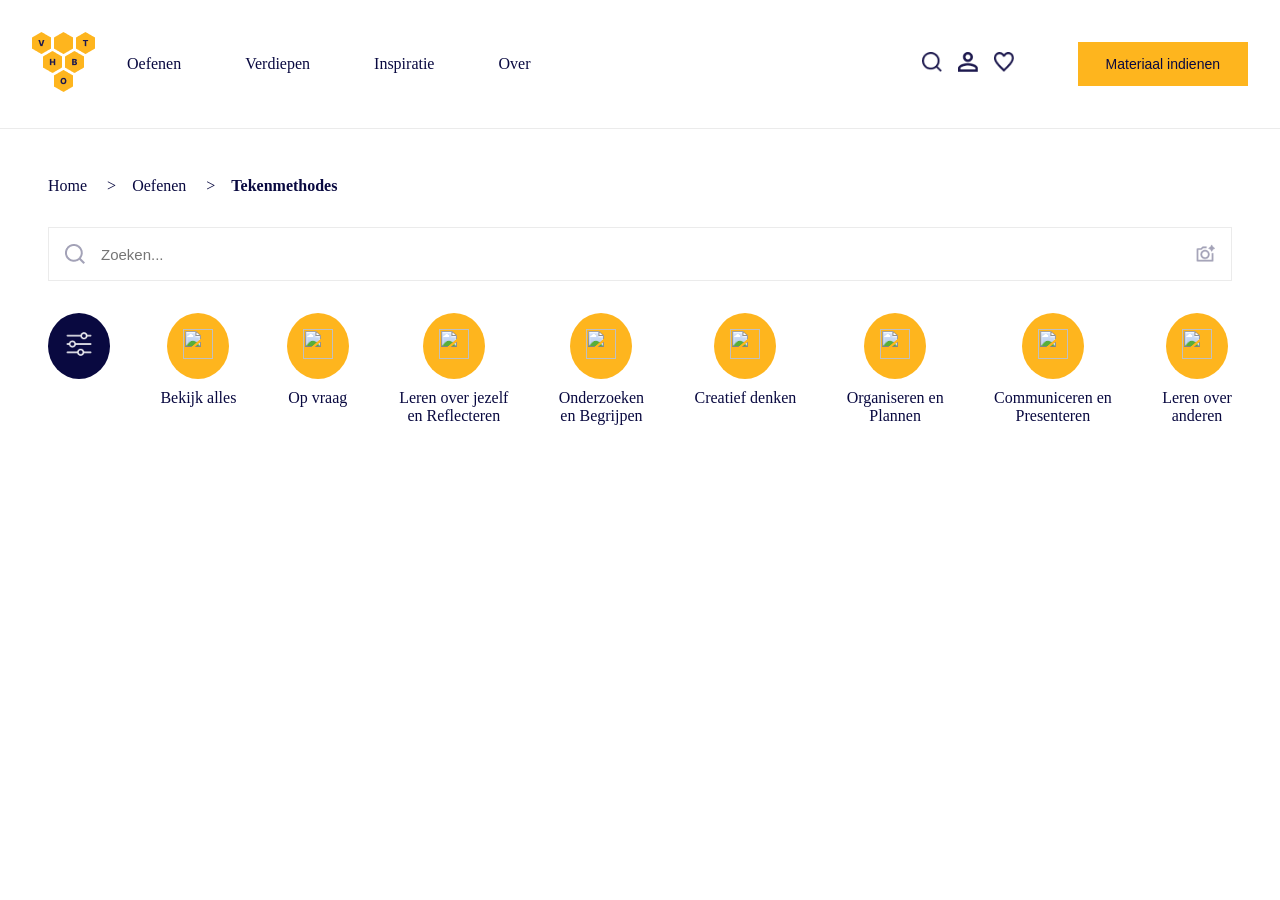
==== pages/tekenMethodes/tekenMethodes.html @ c07fdf66 "filter section compleet" ====
<!DOCTYPE html>
<html lang="en">

<head>
    <meta charset="UTF-8">
    <meta name="viewport" content="width=device-width, initial-scale=1.0">
    <link rel="icon" href="../../assets/Logo.png" type="x-icon/image">
    <link rel="stylesheet" href="tekenMethodes.css">
    <link rel="stylesheet" href="../../styles/styles.css">
    <title>Tekenmethodes - Visual Thinking</title>
</head>

<body>
    <!-- HEADER -->
    <header class="flex padding2 justify-between alignItem-center">
        <section class="flex justify-around gap2 alignItem-center">
            <a href="/index.html">
                <img src="../../assets/Logo.png" alt="Logo Visual Thinking">
            </a>
            <nav>
                <ul class="flex gap4">
                    <li class="dropdown">
                        <a href="#">Oefenen</a>
                        <ul class="dropdown-menu padding1 absolute">
                            <li><a href="tekenMethodes.html">Tekenmethodes</a></li>
                            <li><a href="#">Cursussen</a></li>
                        </ul>
                    </li>
                    <li class="dropdown">
                        <a href="#">Verdiepen</a>
                        <ul class="dropdown-menu padding1 absolute">
                            <li><a href="#">Kennisclips</a></li>
                            <li><a href="#">Artikelen</a></li>
                        </ul>
                    </li>
                    <li>
                        <a href="#">Inspiratie</a>
                    </li>
                    <li>
                        <a href="#">Over</a>
                    </li>
                </ul>
            </nav>
        </section>

        <section class="flex alignItem-center gap4">
            <nav>
                <ul class="flex gap1">
                    <li>
                        <a href="#">
                            <img src="../../assets/search.png" alt="search" class="icon">
                        </a>
                    </li>
                    <li>
                        <a href="#">
                            <img src="../../assets/Profile.png" alt="profile" class="icon">
                        </a>
                    </li>
                    <li>
                        <a href="#">
                            <img src="../../assets/favorite.png" alt="favorite" class="icon">
                        </a>
                    </li>
                </ul>
            </nav>
            <button class="btn yellow padding1">Materiaal indienen</button>
        </section>
    </header>
    <!-- MAIN -->
    <main class="flex-column padding3">
        <section class="breadcrumbs">
            <nav>
                <ul class="breadcrumb flex gap1 alignItem-center">
                    <li><a href="../../index.html">Home</a></li>
                    <li><a href="#">Oefenen</a></li>
                    <li><a href="tekenMethodes.html">Tekenmethodes</a></li>
                </ul>
            </nav>
        </section>
        <section class="search-bar flex alignItem-center gap1 padding1">
            <img src="../../assets/gray-search.png" alt="gray-search" class="icon">
            <input type="text" placeholder="Zoeken...">
            <img src="../../assets/gray-camera.png" alt="gray-camera" class="icon">
        </section>
        <section class="filters flex justify-between">
            <article class="flex-column alignItem-center">
                <div class="darkblue padding1">
                    <img src="../../assets/filter.png" alt="" class="icon2">
                </div>
            </article>
            <article class="flex-column alignItem-center">
                <div class="yellow padding1">
                    <img src="" alt="" class="icon2">
                </div>
                <a href="#">Bekijk alles</a>
            </article>
            <article class="flex-column alignItem-center">
                <div class="yellow padding1">
                    <img src="" alt="" class="icon2">
                </div>
                <a href="#">Op vraag</a>
            </article>
            <article class="flex-column alignItem-center">
                <div class="yellow padding1">
                    <img src="" alt="" class="icon2">
                </div>
                <a href="#">Leren over jezelf <br> en Reflecteren</a>
            </article>
            <article class="flex-column alignItem-center">
                <div class="yellow padding1">
                    <img src="" alt="" class="icon2">
                </div>
                <a href="#">Onderzoeken <br> en Begrijpen</a>
            </article>
            <article class="flex-column alignItem-center">
                <div class="yellow padding1">
                    <img src="" alt="" class="icon2">
                </div>
                <a href="#">Creatief denken</a>
            </article>
            <article class="flex-column alignItem-center">
                <div class="yellow padding1">
                    <img src="" alt="" class="icon2">
                </div>
                <a href="#">Organiseren en <br> Plannen</a>
            </article>
            <article class="flex-column alignItem-center">
                <div class="yellow padding1">
                    <img src="" alt="" class="icon2">
                </div>
                <a href="#">Communiceren en <br> Presenteren</a>
            </article>
            <article class="flex-column alignItem-center">
                <div class="yellow padding1">
                    <img src="" alt="" class="icon2">
                </div>
                <a href="#">Leren over <br> anderen</a>
            </article>
        </section>
        <section class=""></section>
    </main>
</body>

</html>
---- pages/tekenMethodes/tekenMethodes.css ----
ul {
    list-style-type: none;
}

/* specific tekenmethode header styling */
header{
    border-bottom: 1px solid rgb(235, 235, 235);
}

.btn {
    padding-left: 2em !important;
    padding-right: 2em !important;
    font-size: 14px;
}

.dropdown-menu {
    display: none;
    background-color: rgb(244, 243, 243);
}

.dropdown-menu>li:first-child {
    margin-bottom: 20px;
}

.dropdown:hover .dropdown-menu {
    display: block;
}

.icon {
    width: 20px;
    height: 20px;
}

.icon2{
    width: 30px;
    height: 30px;
}

/* specific main styling */
main{
    row-gap: 2em;
}

.breadcrumb > li:not(:last-child)::after{
    content: ">";
    color: var(--darkBlue);
    margin-left: 20px;
}

.breadcrumb > li:last-child{
    font-weight: bold;
}

.search-bar{
    border: 1px solid rgb(235, 235, 235);
}
input::placeholder{
    font-size: 15px;
}

input{
    border: none;
    width: 100%;
}

input[type="text"]:focus{
    outline: none;
}

input[type="text"]{
    caret-color: black;
    font-size: 15px;
}

.search-bar > img:last-child{
    margin-left: auto;
}

.filters > article > div{
    border-radius: 50%;
    margin-bottom: 10px;
}

.filters > article > a{
    text-align: center;
}
---- styles/styles.css ----
/* CSS */
*{
    padding: 0;
    margin: 0;
    box-sizing: border-box;
}

/* Custom variables */
:root{
    --darkBlue: #090940;
    --lightBlue: #67c5d1;
    --red: #f96c4f;
    --yellow: #feb51e;
}

/* CSS layouts */
.flex{
    display: flex;
}

.flex-column{
    display: flex;
    flex-direction: column;
}

.flex-rowReverse{
    display: flex;
    flex-direction: row-reverse;
}

.flex-columnReverse{
    display: flex;
    flex-direction: column-reverse;
}

.grid{
    display: grid;
}

.relative{
    position: relative;
}

.absolute{
    position: absolute;
}

/* Justify-content */
.justify-center{
    justify-content: center;
}

.justify-between{
    justify-content: space-between;
}

.justify-around{
    justify-content: space-around;
}

.justify-evenly{
    justify-content: space-evenly;
}
.justify-start{
    justify-content: start;
}

.justify-end{
    justify-content: end;
}

/* Align-items */
.alignItem-center{
    align-items: center;
}

.alignItem-end{
    align-items: end;
}

.alignItem-start{
    align-items: start;
}

/* Align-self */
.alignSelf-start{
    align-self: start;
}

.alignSelf-center{
    align-self: center;
}

.alignSelf-end{
    align-self: end;
}

/* Align-content  !ONLY USE IF THERE IS MORE THAN ONE LINE!*/
.alignContent-start{
    align-content: start;
}

.alignContent-center{
    align-content: center;
}

.alignContent-end{
    align-content: end;
}

.alignContent-around{
    align-content: space-around;
}

.alignContent-between{
    align-content: space-between;
}

/* Flex wrap */
.flex-wrap{
    flex-wrap: wrap;
}

.flex-nowrap{
    flex-wrap: nowrap;
}

.flex-wrapReverse{
    flex-wrap: wrap-reverse;
}

/* Color scheme */

h1, h2, h3, p, a, button{
    color: var(--darkBlue);
}

.darkblue{
    background-color: var(--darkBlue);
}

.lightblue{
    background-color: var(--lightBlue);
}

.red{
    background-color: var(--red);
}

.yellow{
    background-color: var(--yellow);
}

/* Spacing */
.gap1{
    gap: 1em;
}

.gap2{
    gap: 2em;
}

.gap3{
    gap: 3em;
}

.gap4{
    gap: 4em;
}

.padding1{
    padding: 1em;
}

.padding2{
    padding: 2em;
}

.padding3{
    padding: 3em;
}

.margin1{
    margin: 1em;
}

.margin2{
    margin: 2em;
}

/* link styling */

a{
    text-decoration: none;
}

a:hover, a:active, a:visited{
    color: var(--darkBlue);
}

/* button stiling */
button{
    border: none;
}
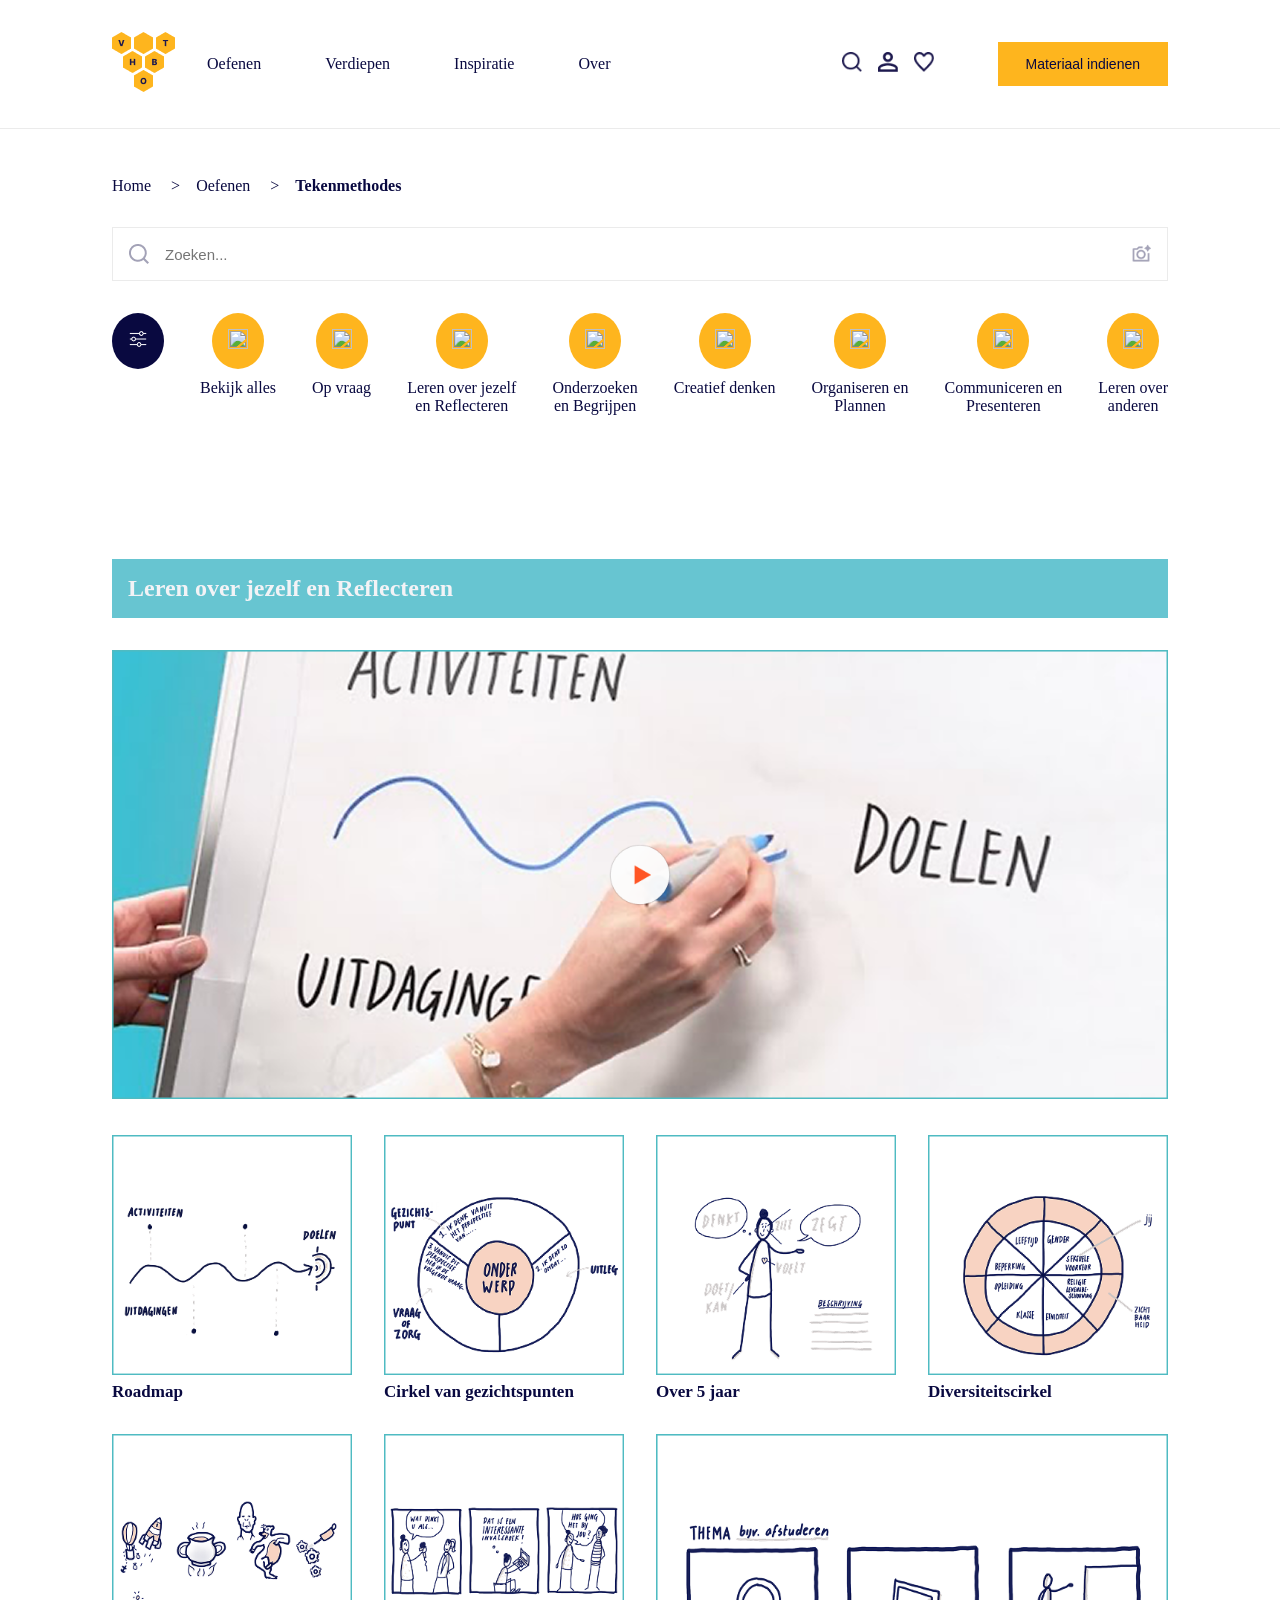
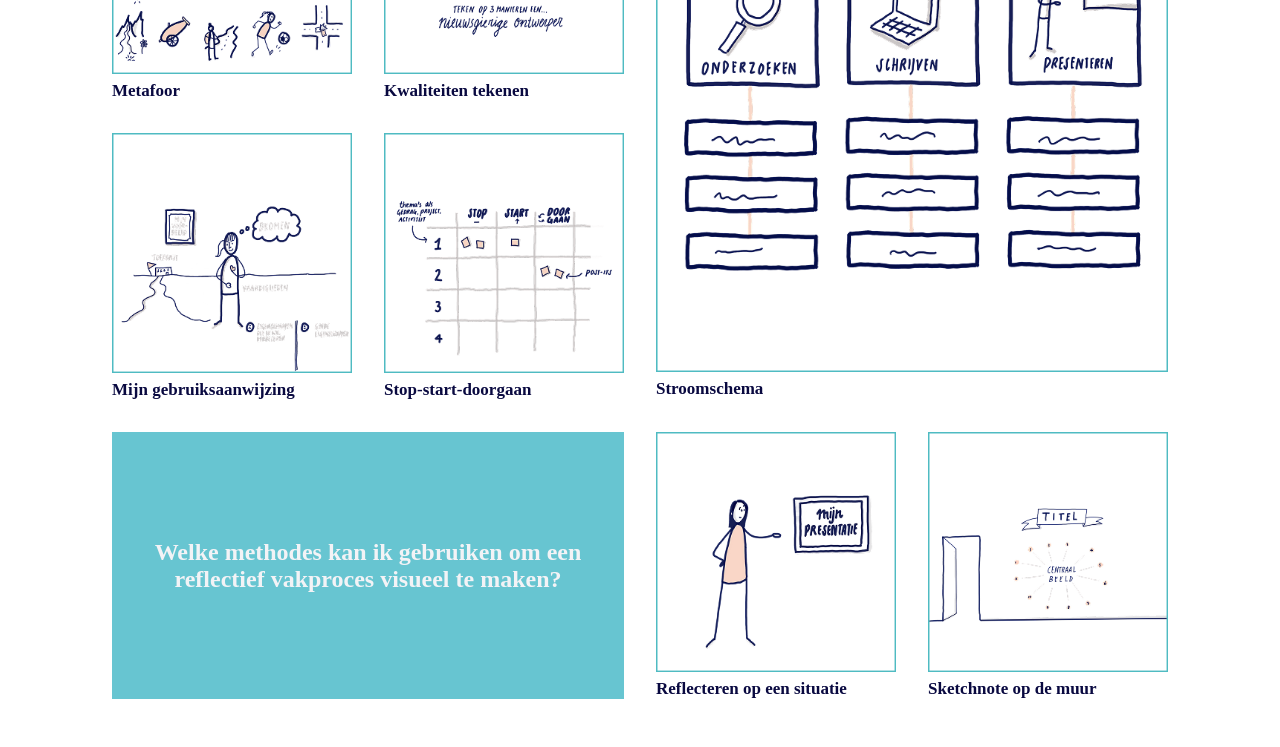
==== commit 00dce9f8: "blauw section in main compleet" ====
--- a/pages/tekenMethodes/tekenMethodes.html
+++ b/pages/tekenMethodes/tekenMethodes.html
@@ -12,7 +12,7 @@
 
 <body>
     <!-- HEADER -->
-    <header class="flex padding2 justify-between alignItem-center">
+    <header class="flex padding2 justify-between alignItem-center hdr">
         <section class="flex justify-around gap2 alignItem-center">
             <a href="/index.html">
                 <img src="../../assets/Logo.png" alt="Logo Visual Thinking">
@@ -67,7 +67,7 @@
         </section>
     </header>
     <!-- MAIN -->
-    <main class="flex-column padding3">
+    <main class="flex-column padding3 main">
         <section class="breadcrumbs">
             <nav>
                 <ul class="breadcrumb flex gap1 alignItem-center">
@@ -137,7 +137,65 @@
                 <a href="#">Leren over <br> anderen</a>
             </article>
         </section>
-        <section class=""></section>
+        <section class="leer-reflecteer-blue flex-column gap2">
+            <div class="lightblue padding1">
+                <h2 class="white">Leren over jezelf en Reflecteren</h2>
+            </div>
+            <article class="flex-column gap2">
+                <div class="video-widget">
+                    <img src="../../assets/💓Youtube Widget by FeatPaper.png" alt="">
+                </div>
+                <div class="grid gap2 sizing grid-template">
+                    <div class="flex-column">
+                        <img src="../../assets/roadmap.png" alt="Roadmap">
+                        <a href="#">Roadmap</a>
+                    </div>
+                    <div class="flex-column">
+                        <img src="../../assets/gezichtspunten.png" alt="gezichtspunten">
+                        <a href="#">Cirkel van gezichtspunten</a>
+                    </div>
+                    <div class="flex-column">
+                        <img src="../../assets/5-jaar.png" alt="5-jaar">
+                        <a href="#">Over 5 jaar</a>
+                    </div>
+                    <div class="flex-column">
+                        <img src="../../assets/diversiteitscirkel.png" alt="diversiteitscirkel">
+                        <a href="#">Diversiteitscirkel</a>
+                    </div>
+                    <div class="flex-column">
+                        <img src="../../assets/metafoor.png" alt="metafoor">
+                        <a href="#">Metafoor</a>
+                    </div>
+                    <div class="flex-column">
+                        <img src="../../assets/kwaliteiten-tekenen.png" alt="kwaliteiten-tekenen">
+                        <a href="#">Kwaliteiten tekenen</a>
+                    </div>
+                    <div class="flex-column">
+                        <img src="../../assets/gebruiksaanwijzing.png" alt="gebruiksaanwijzing">
+                        <a href="#">Mijn gebruiksaanwijzing</a>
+                    </div>
+                    <div class=" flex-column">
+                        <img src="../../assets/stop-start-doorgaan.png" alt="stop-start-doorgaan">
+                        <a href="#">Stop-start-doorgaan</a>
+                    </div>
+                    <div class="flex-column stroomschema">
+                        <img src="../../assets/stroomschema.png" alt="stroomschema">
+                        <a href="#">Stroomschema</a>
+                    </div>
+                    <div class="quote lightblue padding4 flex alignItem-center">
+                        <h2 class="white">Welke methodes kan ik gebruiken om een reflectief vakproces visueel te maken?</h2>
+                    </div>
+                        <div class="flex-column">
+                        <img src="../../assets/reflecteren-op-situatie.png" alt="Reflecteren-op-situatie">
+                        <a href="#">Reflecteren op een situatie</a>
+                    </div>
+                        <div class="flex-column">
+                        <img src="../../assets/schetsnote-op-muur.png" alt="Sketchnote-op-muur">
+                        <a href="#">Sketchnote op de muur</a>
+                    </div>
+                </div>
+            </article>
+        </section>
     </main>
 </body>
 
--- a/pages/tekenMethodes/tekenMethodes.css
+++ b/pages/tekenMethodes/tekenMethodes.css
@@ -6,6 +6,13 @@
 header{
     border-bottom: 1px solid rgb(235, 235, 235);
 }
+
+.hdr, .main{
+    padding-left: 7em !important;
+    padding-right: 7em !important;
+}
+
+
 
 .btn {
     padding-left: 2em !important;
@@ -32,8 +39,8 @@
 }
 
 .icon2{
-    width: 30px;
-    height: 30px;
+    width: 20px;
+    height: 20px;
 }
 
 /* specific main styling */
@@ -83,4 +90,43 @@
 
 .filters > article > a{
     text-align: center;
+}
+
+.filters{
+    margin-bottom: 7em;
+}
+
+.white{
+    color: #F3F3F6;
+}
+
+.video-widget > img{
+    height: auto;
+    width: 100%;
+}
+
+.sizing > div > img{
+    width: 100%;
+    margin-bottom: 7px;
+}
+
+.sizing > div> a{
+    font-size: 17px;
+    font-weight: bold;
+}
+
+.grid-template{
+    grid-template-columns: repeat(4, 1fr);
+    grid-template-rows: repeat(3, 1fr);
+}
+
+
+.stroomschema{
+    grid-column:  3/5;
+    grid-row:  2/4;
+}
+
+.quote{
+    text-align: center;
+    grid-column: 1/3;
 }
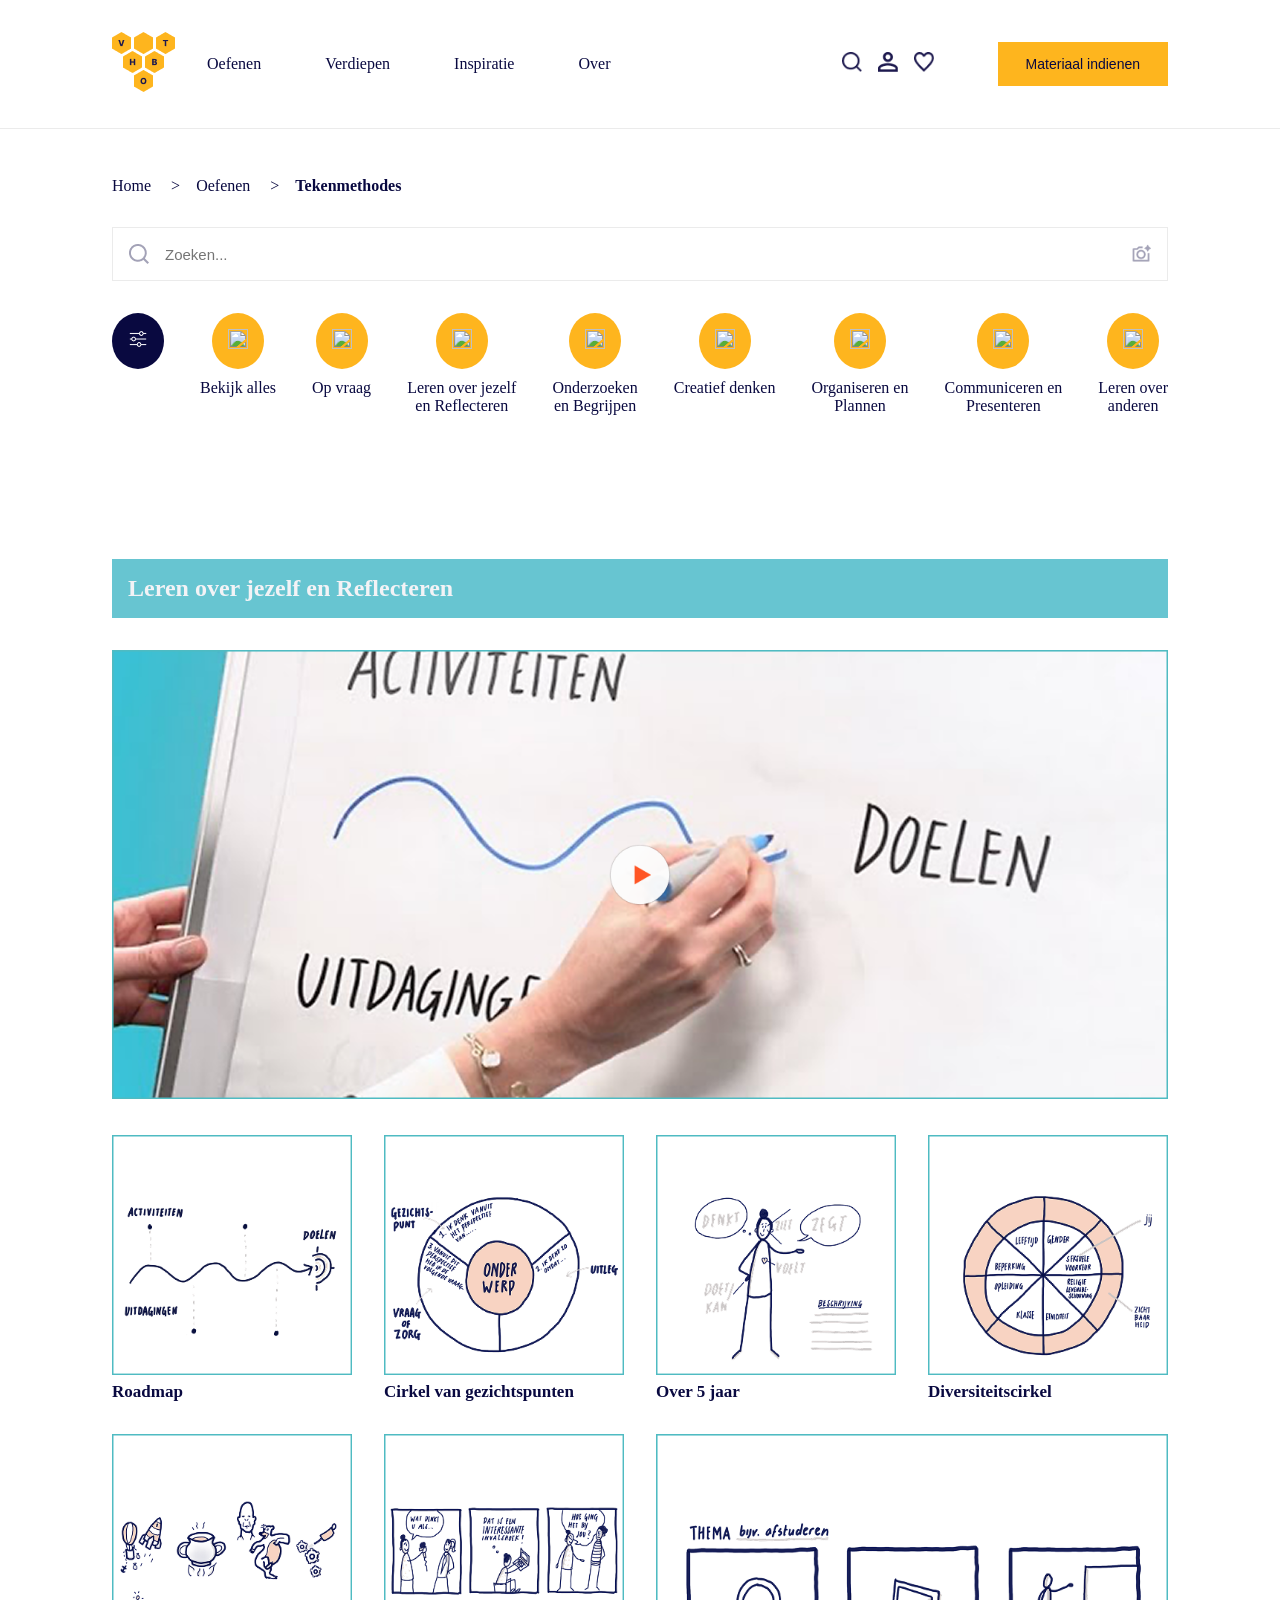
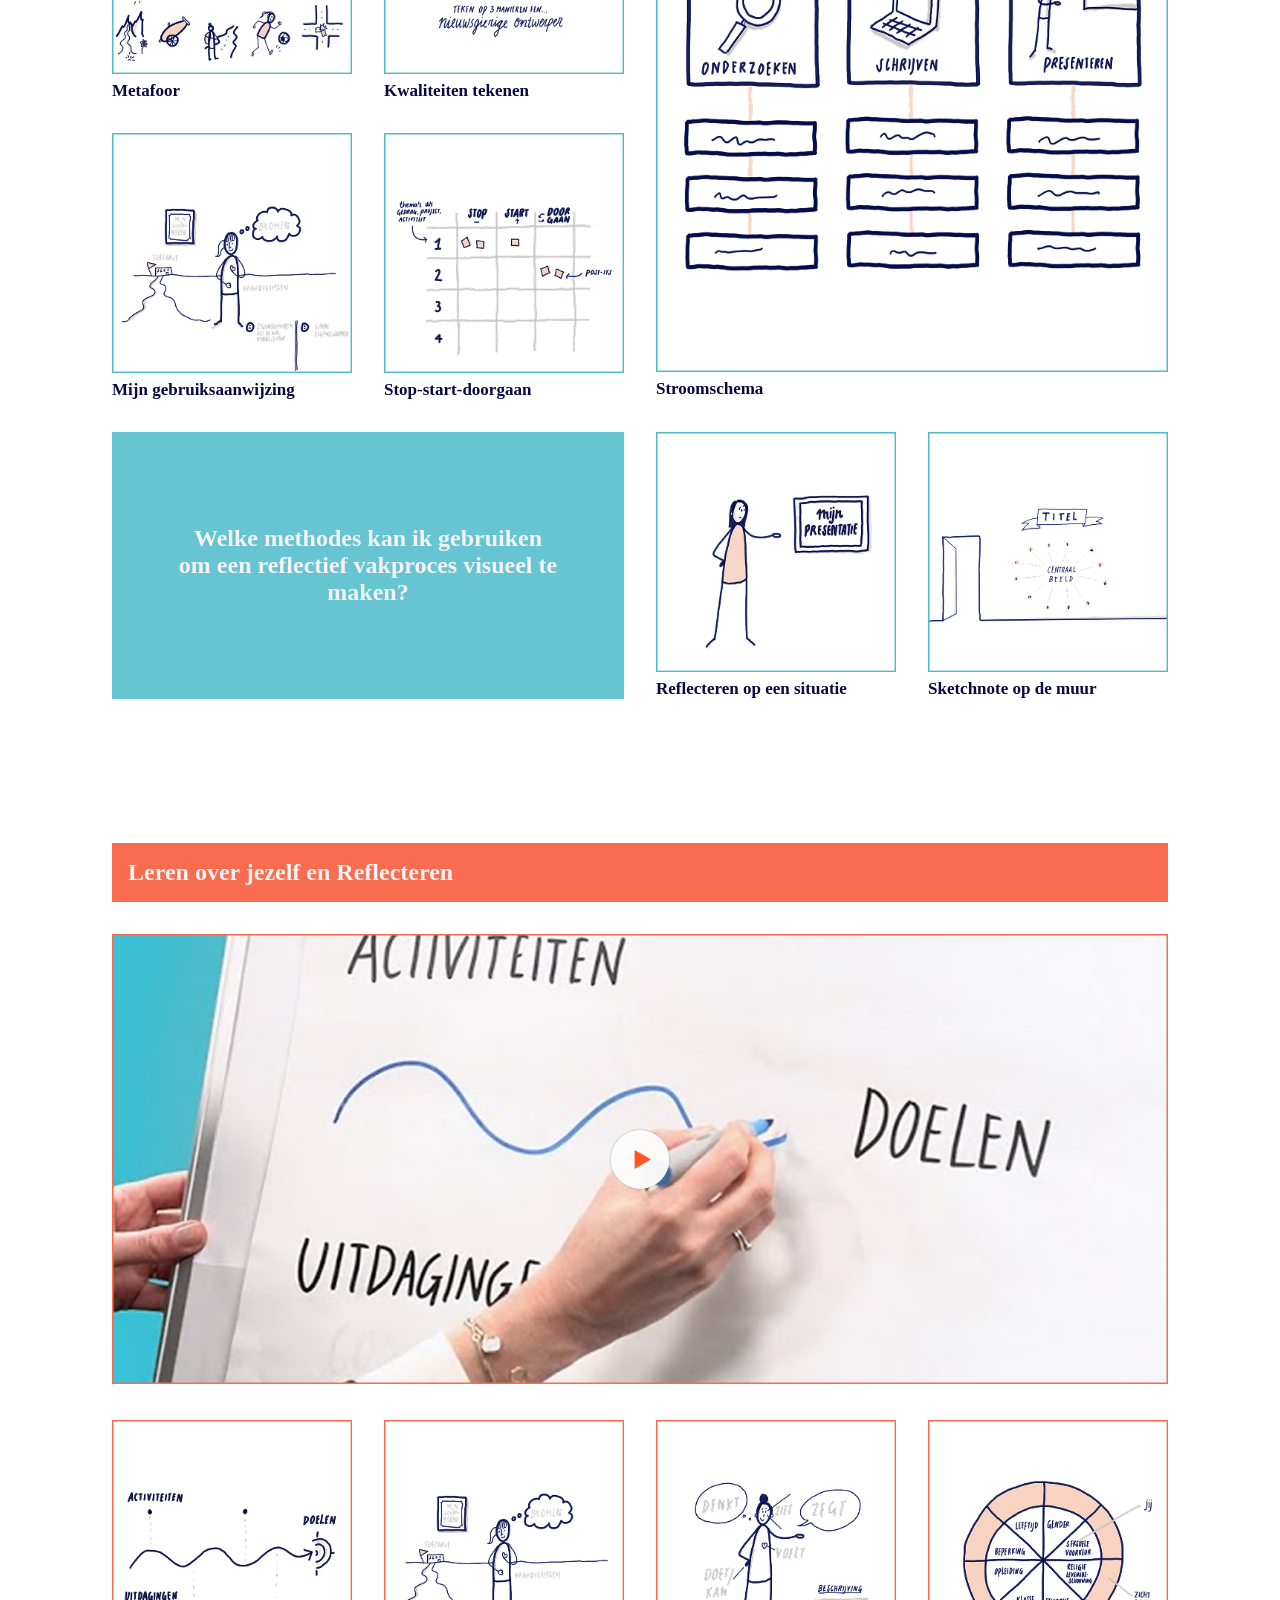
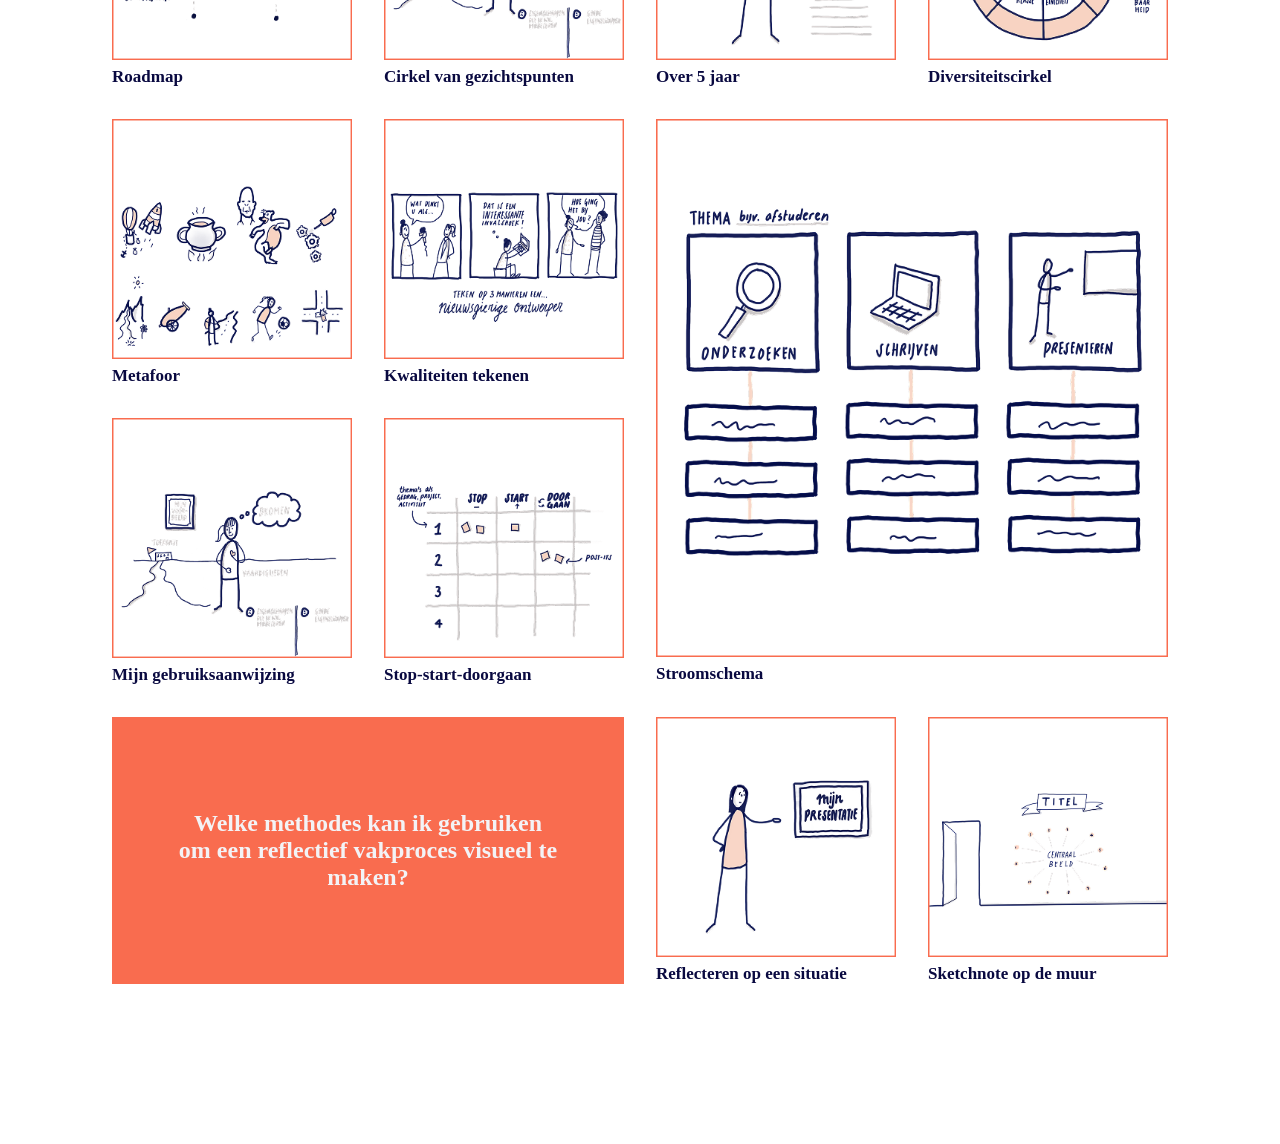
==== commit 76c1c426: "main section van tekenmethodes compleet" ====
--- a/pages/tekenMethodes/tekenMethodes.html
+++ b/pages/tekenMethodes/tekenMethodes.html
@@ -196,6 +196,66 @@
                 </div>
             </article>
         </section>
+
+                <section class="leer-reflecteer-red flex-column gap2">
+            <div class="red padding1">
+                <h2 class="white">Leren over jezelf en Reflecteren</h2>
+            </div>
+            <article class="flex-column gap2">
+                <div class="video-widget">
+                    <img src="../../assets/image-video-red.png" alt="">
+                </div>
+                <div class="grid gap2 sizing grid-template">
+                    <div class="flex-column">
+                        <img src="../../assets/roadmap-red.png" alt="Roadmap">
+                        <a href="#">Roadmap</a>
+                    </div>
+                    <div class="flex-column">
+                        <img src="../../assets/gebruksaanwijzing-red.png" alt="gezichtspunten">
+                        <a href="#">Cirkel van gezichtspunten</a>
+                    </div>
+                    <div class="flex-column">
+                        <img src="../../assets/5-jaar-red.png" alt="5-jaar">
+                        <a href="#">Over 5 jaar</a>
+                    </div>
+                    <div class="flex-column">
+                        <img src="../../assets/diversiteitscirkel-red.png" alt="diversiteitscirkel">
+                        <a href="#">Diversiteitscirkel</a>
+                    </div>
+                    <div class="flex-column">
+                        <img src="../../assets/metafoor-red.png" alt="metafoor">
+                        <a href="#">Metafoor</a>
+                    </div>
+                    <div class="flex-column">
+                        <img src="../../assets/kwaliteiten-tekenen-red.png" alt="kwaliteiten-tekenen">
+                        <a href="#">Kwaliteiten tekenen</a>
+                    </div>
+                    <div class="flex-column">
+                        <img src="../../assets/gebruksaanwijzing-red.png" alt="gebruiksaanwijzing">
+                        <a href="#">Mijn gebruiksaanwijzing</a>
+                    </div>
+                    <div class=" flex-column">
+                        <img src="../../assets/stop-start-doorgaan-red.png" alt="stop-start-doorgaan">
+                        <a href="#">Stop-start-doorgaan</a>
+                    </div>
+                    <div class="flex-column stroomschema">
+                        <img src="../../assets/stroomschema-red.png" alt="stroomschema">
+                        <a href="#">Stroomschema</a>
+                    </div>
+                    <div class="quote red padding4 flex alignItem-center">
+                        <h2 class="white">Welke methodes kan ik gebruiken om een reflectief vakproces visueel te maken?</h2>
+                    </div>
+                        <div class="flex-column">
+                        <img src="../../assets/reflecteer-op-situatie-red.png" alt="Reflecteren-op-situatie">
+                        <a href="#">Reflecteren op een situatie</a>
+                    </div>
+                        <div class="flex-column">
+                        <img src="../../assets/sketchnote-op-muur-red.png" alt="Sketchnote-op-muur">
+                        <a href="#">Sketchnote op de muur</a>
+                    </div>
+                </div>
+            </article>
+        </section>
     </main>
 </body>
 
--- a/pages/tekenMethodes/tekenMethodes.css
+++ b/pages/tekenMethodes/tekenMethodes.css
@@ -129,4 +129,12 @@
 .quote{
     text-align: center;
     grid-column: 1/3;
+}
+
+.leer-reflecteer-blue{
+    margin-bottom: 7em;
+}
+
+.leer-reflecteer-red{
+    margin-bottom: 7em;
 }
--- a/styles/styles.css
+++ b/styles/styles.css
@@ -180,6 +180,10 @@
     padding: 3em;
 }
 
+.padding4{
+    padding: 4em;
+}
+
 .margin1{
     margin: 1em;
 }
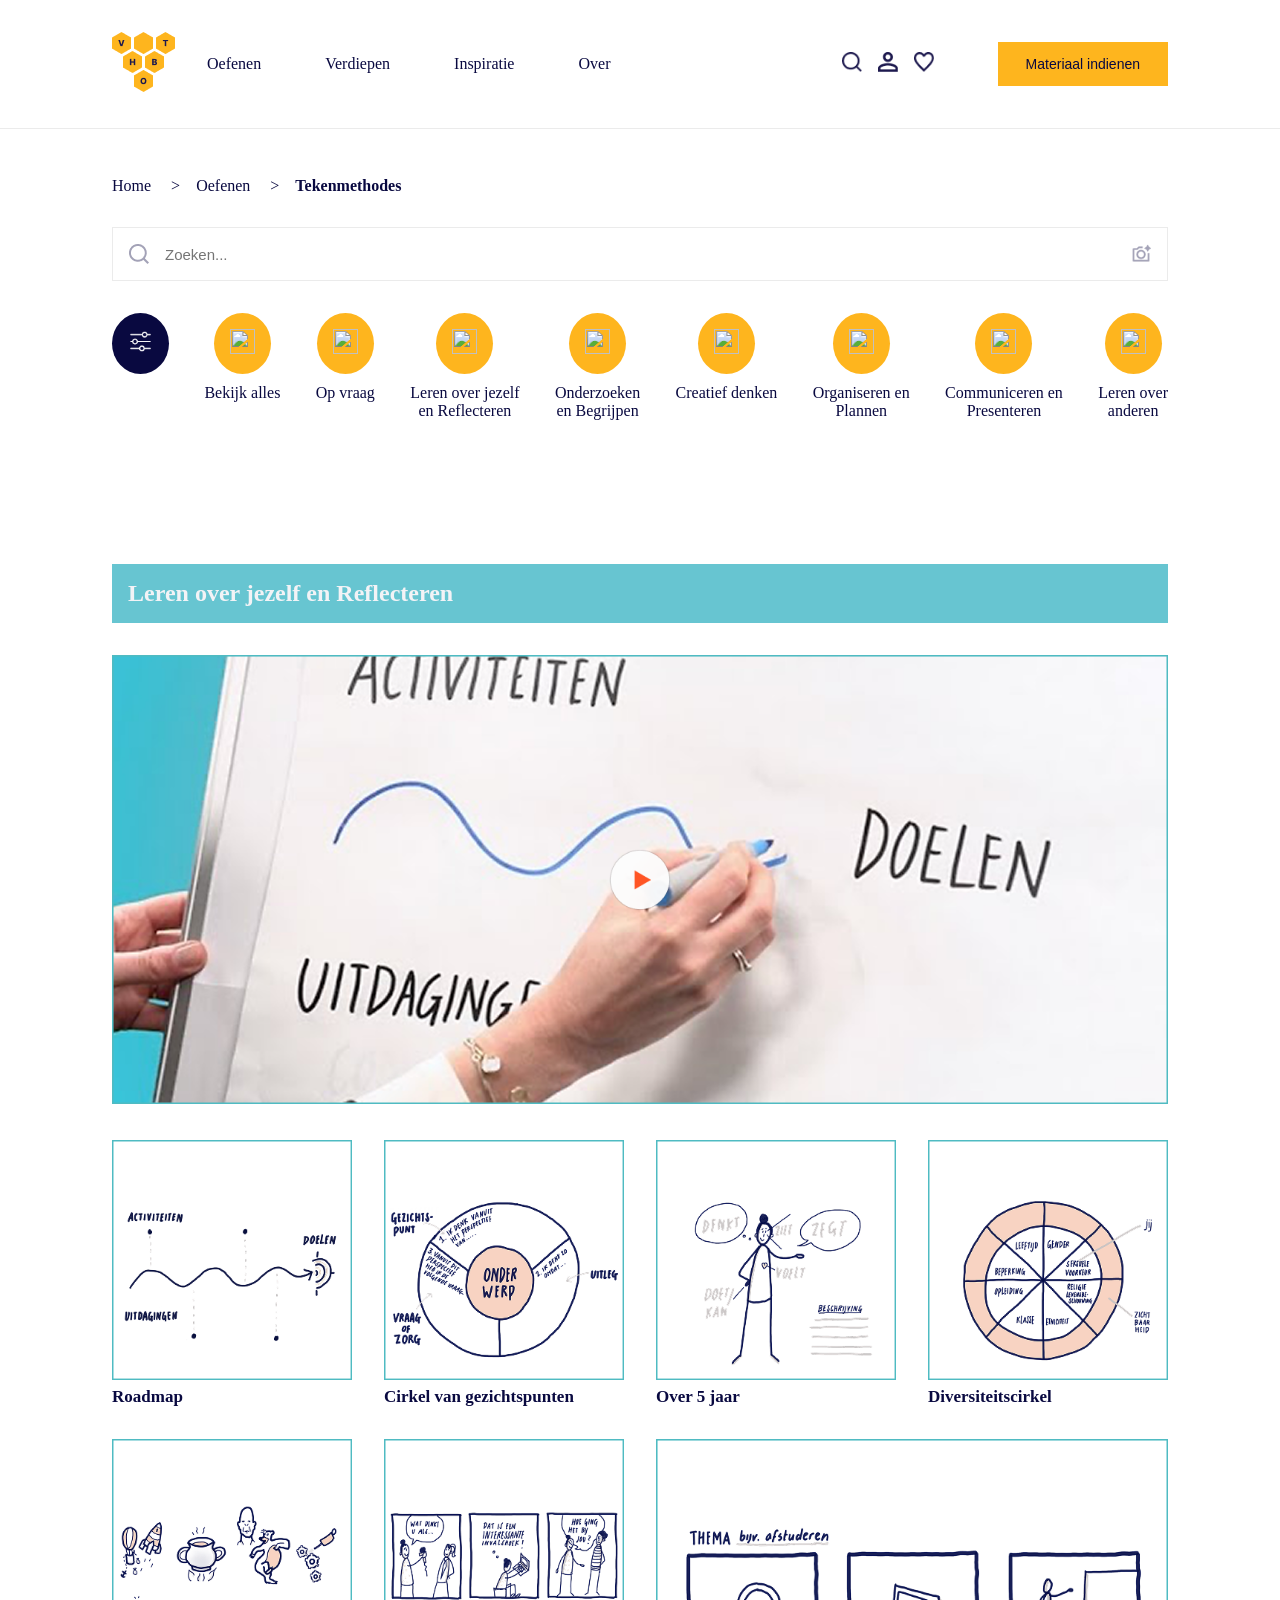
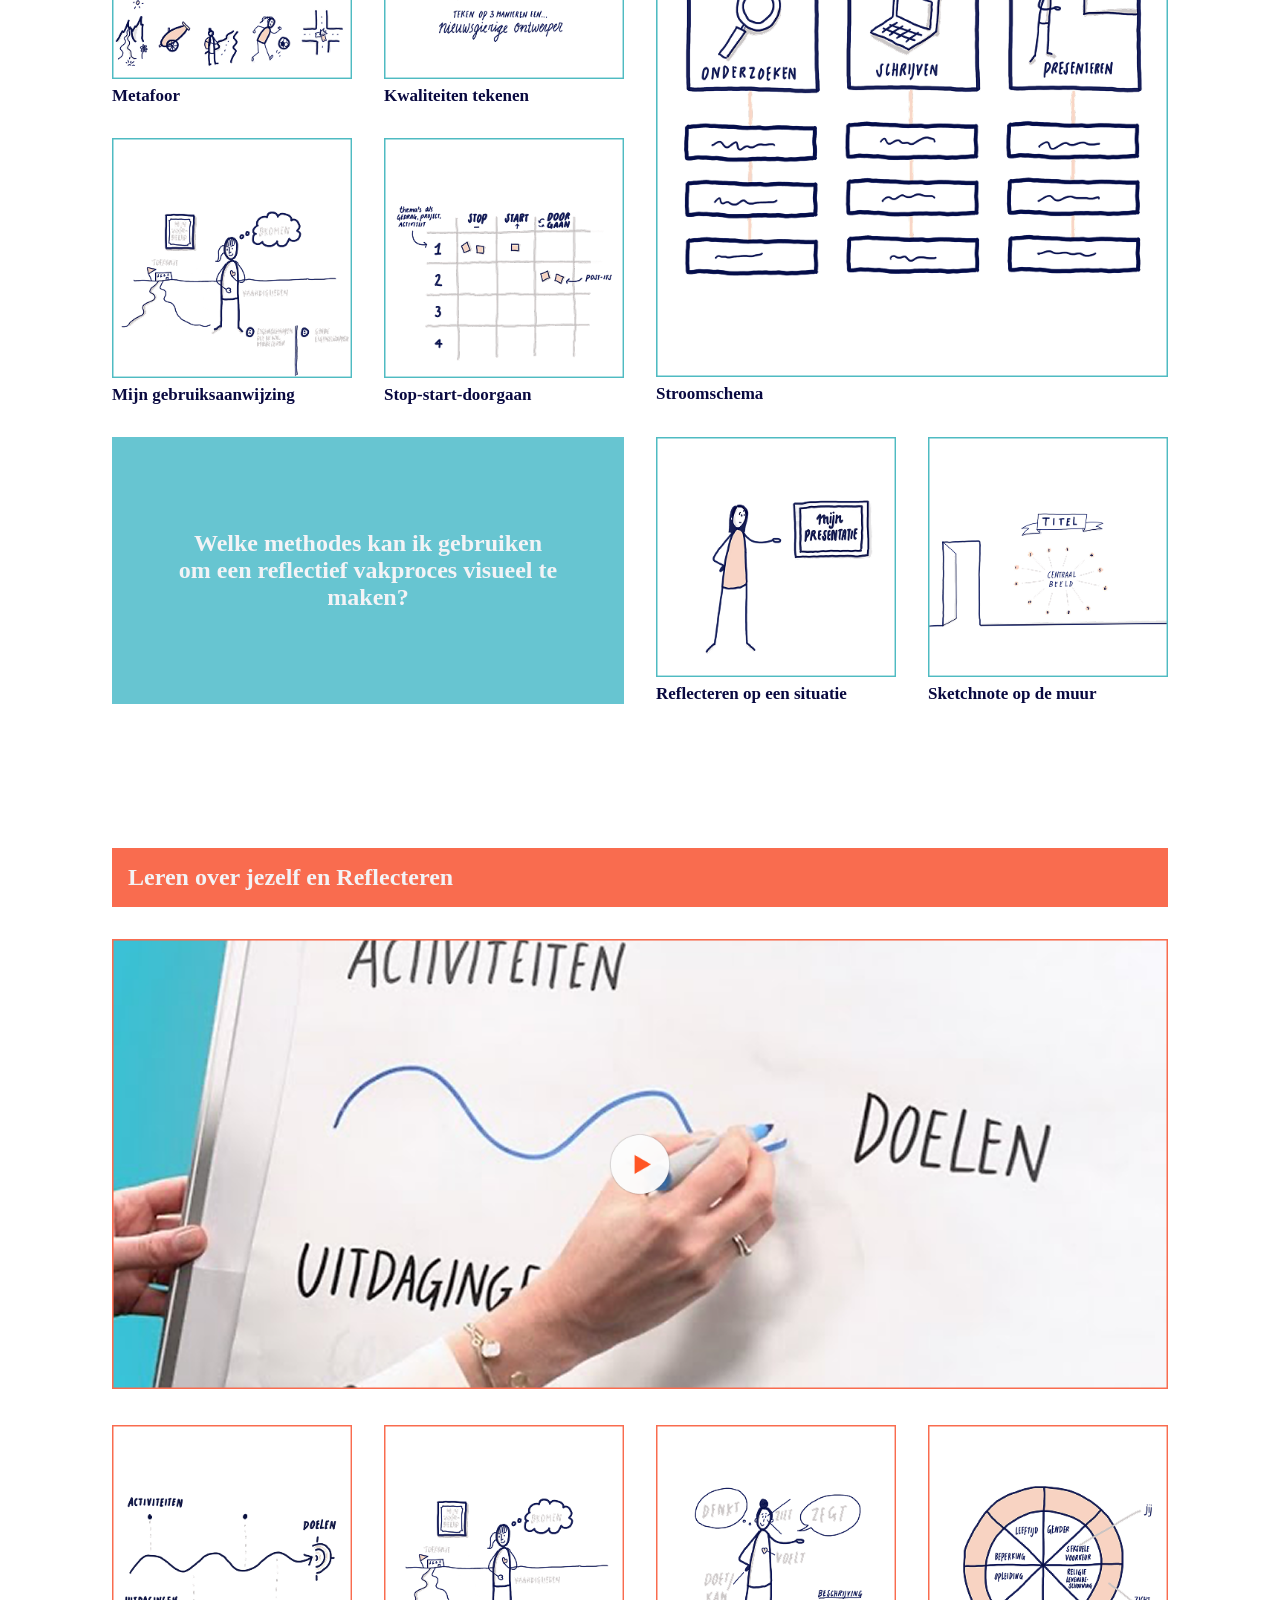
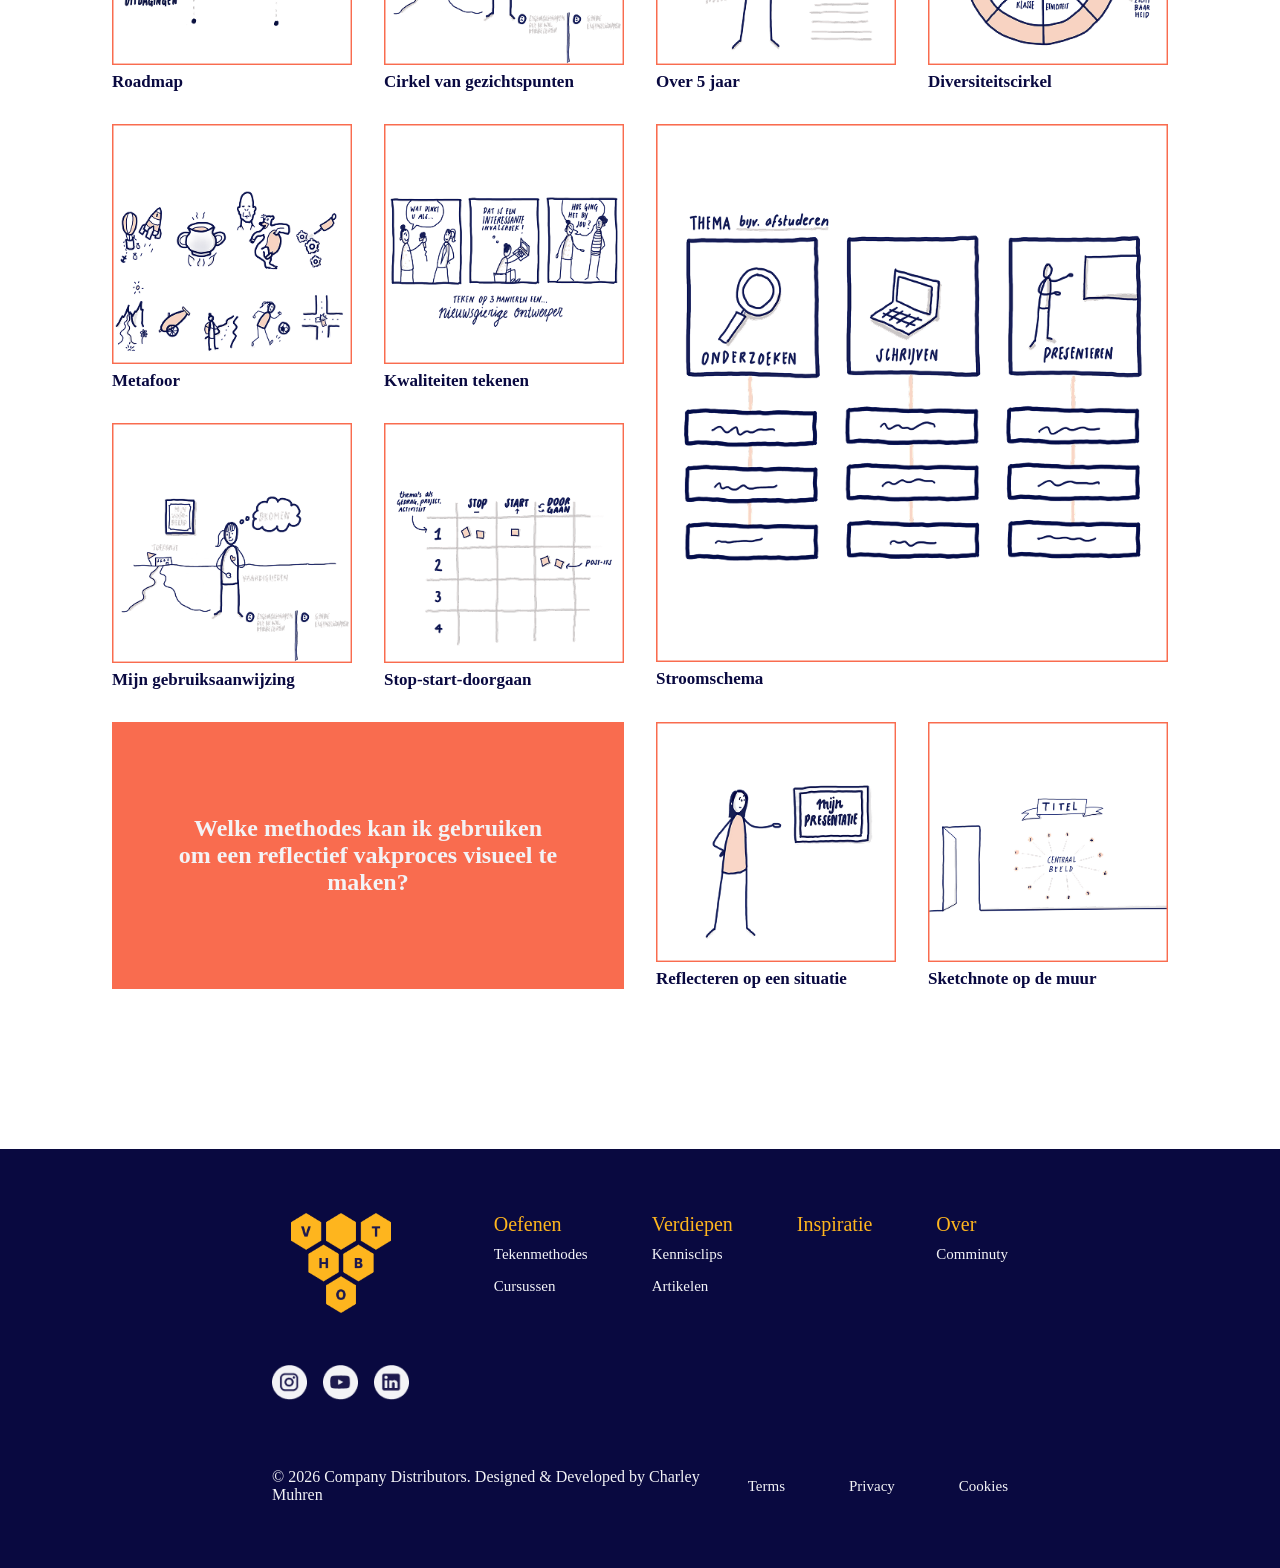
==== commit 84cc4739: "footer section compleet" ====
--- a/pages/tekenMethodes/tekenMethodes.html
+++ b/pages/tekenMethodes/tekenMethodes.html
@@ -5,8 +5,8 @@
     <meta charset="UTF-8">
     <meta name="viewport" content="width=device-width, initial-scale=1.0">
     <link rel="icon" href="../../assets/Logo.png" type="x-icon/image">
+    <link rel="stylesheet" href="../../styles/styles.css">
     <link rel="stylesheet" href="tekenMethodes.css">
-    <link rel="stylesheet" href="../../styles/styles.css">
     <title>Tekenmethodes - Visual Thinking</title>
 </head>
 
@@ -183,13 +183,14 @@
                         <a href="#">Stroomschema</a>
                     </div>
                     <div class="quote lightblue padding4 flex alignItem-center">
-                        <h2 class="white">Welke methodes kan ik gebruiken om een reflectief vakproces visueel te maken?</h2>
-                    </div>
-                        <div class="flex-column">
+                        <h2 class="white">Welke methodes kan ik gebruiken om een reflectief vakproces visueel te maken?
+                        </h2>
+                    </div>
+                    <div class="flex-column">
                         <img src="../../assets/reflecteren-op-situatie.png" alt="Reflecteren-op-situatie">
                         <a href="#">Reflecteren op een situatie</a>
                     </div>
-                        <div class="flex-column">
+                    <div class="flex-column">
                         <img src="../../assets/schetsnote-op-muur.png" alt="Sketchnote-op-muur">
                         <a href="#">Sketchnote op de muur</a>
                     </div>
@@ -197,7 +198,7 @@
             </article>
         </section>
 
-                <section class="leer-reflecteer-red flex-column gap2">
+        <section class="leer-reflecteer-red flex-column gap2">
             <div class="red padding1">
                 <h2 class="white">Leren over jezelf en Reflecteren</h2>
             </div>
@@ -243,13 +244,14 @@
                         <a href="#">Stroomschema</a>
                     </div>
                     <div class="quote red padding4 flex alignItem-center">
-                        <h2 class="white">Welke methodes kan ik gebruiken om een reflectief vakproces visueel te maken?</h2>
-                    </div>
-                        <div class="flex-column">
+                        <h2 class="white">Welke methodes kan ik gebruiken om een reflectief vakproces visueel te maken?
+                        </h2>
+                    </div>
+                    <div class="flex-column">
                         <img src="../../assets/reflecteer-op-situatie-red.png" alt="Reflecteren-op-situatie">
                         <a href="#">Reflecteren op een situatie</a>
                     </div>
-                        <div class="flex-column">
+                    <div class="flex-column">
                         <img src="../../assets/sketchnote-op-muur-red.png" alt="Sketchnote-op-muur">
                         <a href="#">Sketchnote op de muur</a>
                     </div>
@@ -257,6 +259,70 @@
             </article>
         </section>
     </main>
+    <!-- FOOTER -->
+    <footer class="flex-column ftr padding4 darkblue gap4">
+        <section class="flex justify-between">
+            <article class="flex-column alignItem-center gap3">
+                <div>
+                    <img src="../../assets/big-logo.png" alt="big-logo" width="100px" height="100px">
+                </div>
+                <div class="flex gap1">
+                    <a href="#">
+                        <img src="../../assets/instagram-icon.png" alt="instagram-icon" class="icon3">
+                    </a>
+                    <a href="#">
+                        <img src="../../assets/youtube-icon.png" alt="youtube-icon" class="icon3">
+                    </a>
+                    <a href="#">
+                        <img src="../../assets/linkedin-icon.png" alt="linkedin-icon" class="icon3">
+                    </a>
+                </div>
+            </article>
+            <article>
+                <nav>
+                    <ul class="flex gap4">
+                        <li>
+                            <a href="#" class="title-ftr-link">Oefenen</a>
+                            <ul class="flex-column gap1 sub-ftr-link">
+                                <li><a href="tekenMethodes.html" class="white">Tekenmethodes</a></li>
+                                <li><a href="#" class="white sub-ftr-link">Cursussen</a></li>
+                            </ul>
+                        </li>
+                        <li>
+                            <a href="#" class="title-ftr-link">Verdiepen</a>
+                            <ul class="flex-column gap1 sub-ftr-link">
+                                <li><a href="#" class="white sub-ftr-link">Kennisclips</a></li>
+                                <li><a href="#" class="white sub-ftr-link">Artikelen</a></li>
+                            </ul>
+                        </li>
+                        <li>
+                            <a href="#" class="title-ftr-link">Inspiratie</a>
+                        </li>
+                        <li>
+                            <a href="#" class="title-ftr-link">Over</a>
+                            <ul class="sub-ftr-link">
+                                <li><a href="#" class="white sub-ftr-link">Comminuty</a></li>
+                            </ul>
+                        </li>
+                    </ul>
+                </nav>
+            </article>
+        </section>
+        <section class="flex justify-between alignItem-center">
+            <article>
+                <p class="white">© 2026 Company Distributors. Designed & Developed by Charley Muhren</p>
+            </article>
+            <article>
+                <nav>
+                    <ul class="flex gap4">
+                        <li><a href="#" class="white cpy-right">Terms</a></li>
+                        <li><a href="#" class="white cpy-right">Privacy</a></li>
+                        <li><a href="#" class="white cpy-right">Cookies</a></li>
+                    </ul>
+                </nav>
+            </article>
+        </section>
+    </footer>
 </body>
 
 </html>
--- a/pages/tekenMethodes/tekenMethodes.css
+++ b/pages/tekenMethodes/tekenMethodes.css
@@ -39,8 +39,13 @@
 }
 
 .icon2{
-    width: 20px;
-    height: 20px;
+    width: 25px;
+    height: 25px;
+}
+
+.icon3{
+    width: 35px;
+    height: 35px;
 }
 
 /* specific main styling */
@@ -97,7 +102,7 @@
 }
 
 .white{
-    color: #F3F3F6;
+    color: #F3F3F6 !important;
 }
 
 .video-widget > img{
@@ -137,4 +142,25 @@
 
 .leer-reflecteer-red{
     margin-bottom: 7em;
+}
+
+/* specific footer styling */
+
+.ftr{
+    padding-left: 17em !important;
+    padding-right: 17em !important;
+}
+
+.title-ftr-link{
+    font-size: 20px;
+    color: var(--yellow) !important;
+}
+
+.sub-ftr-link{
+    font-size: 15px;
+    margin-top: 10px;
+}
+
+.cpy-right{
+    font-size: 15px;
 }
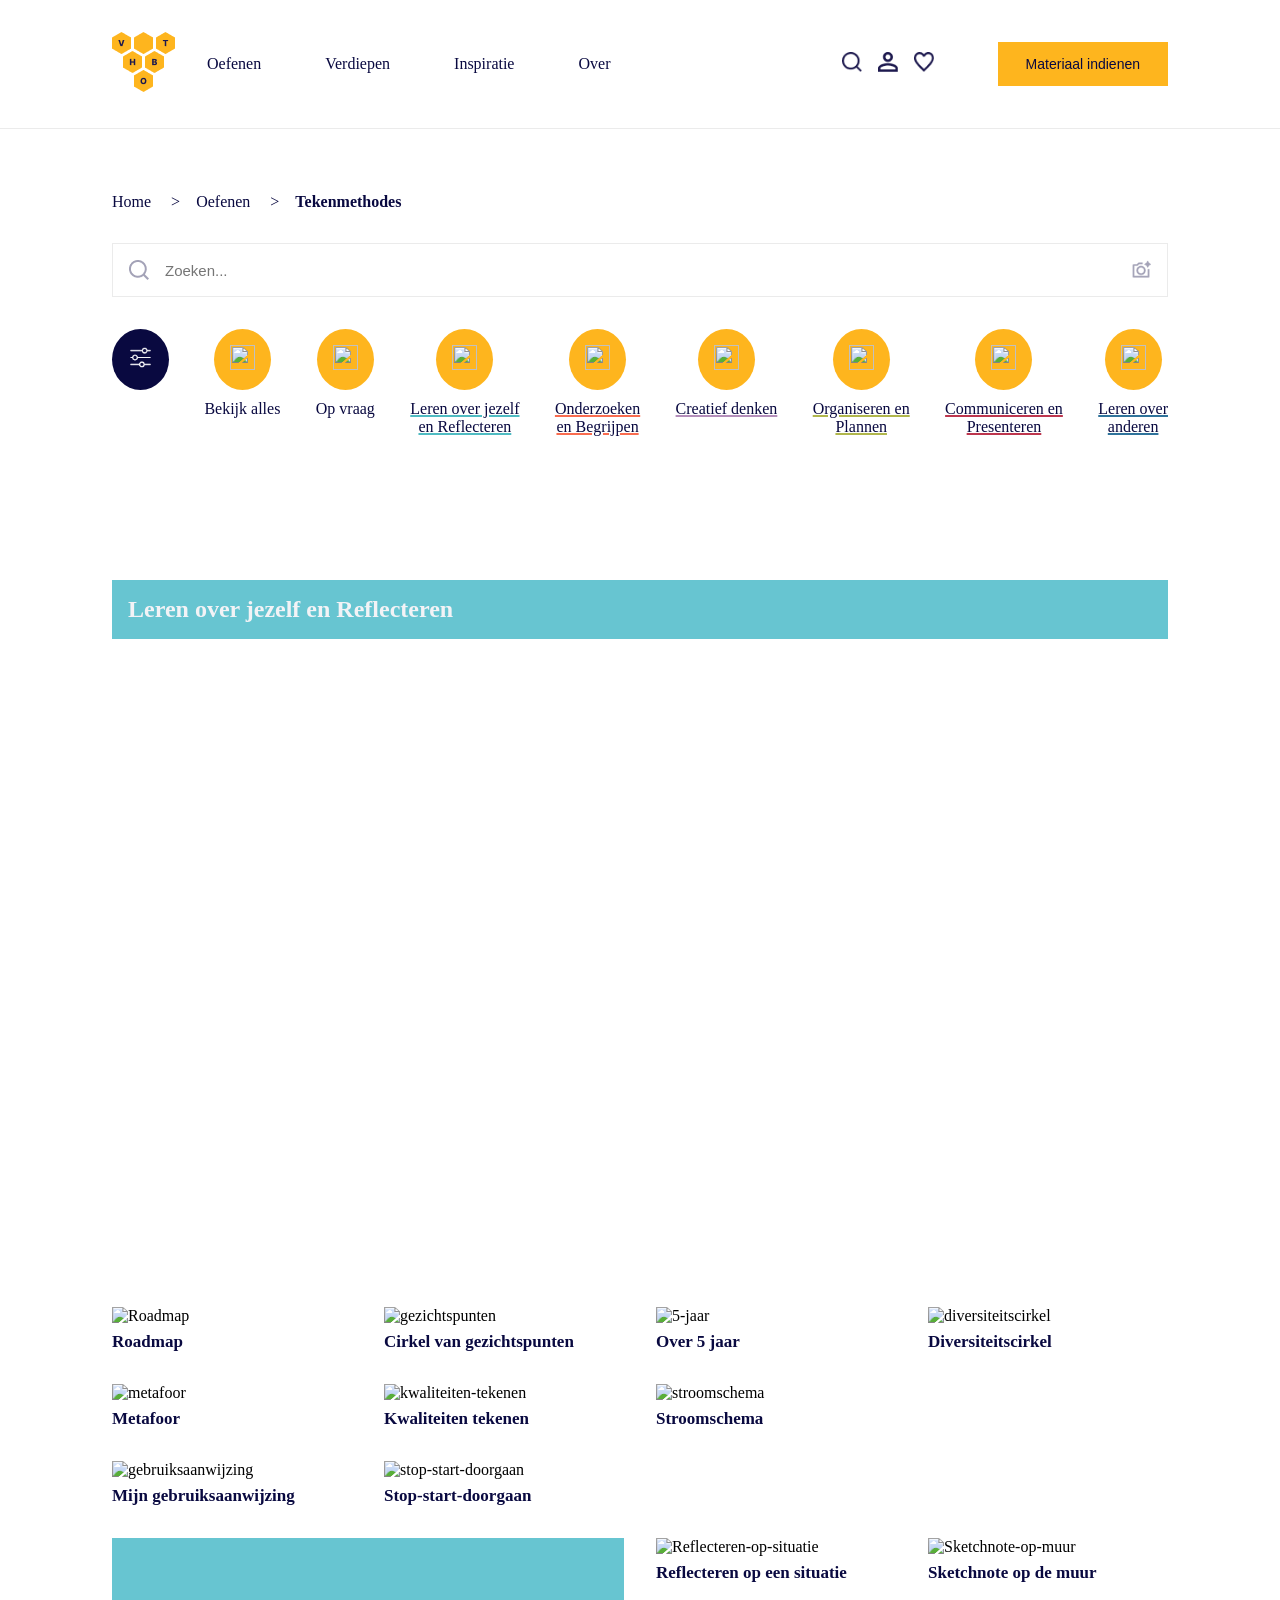
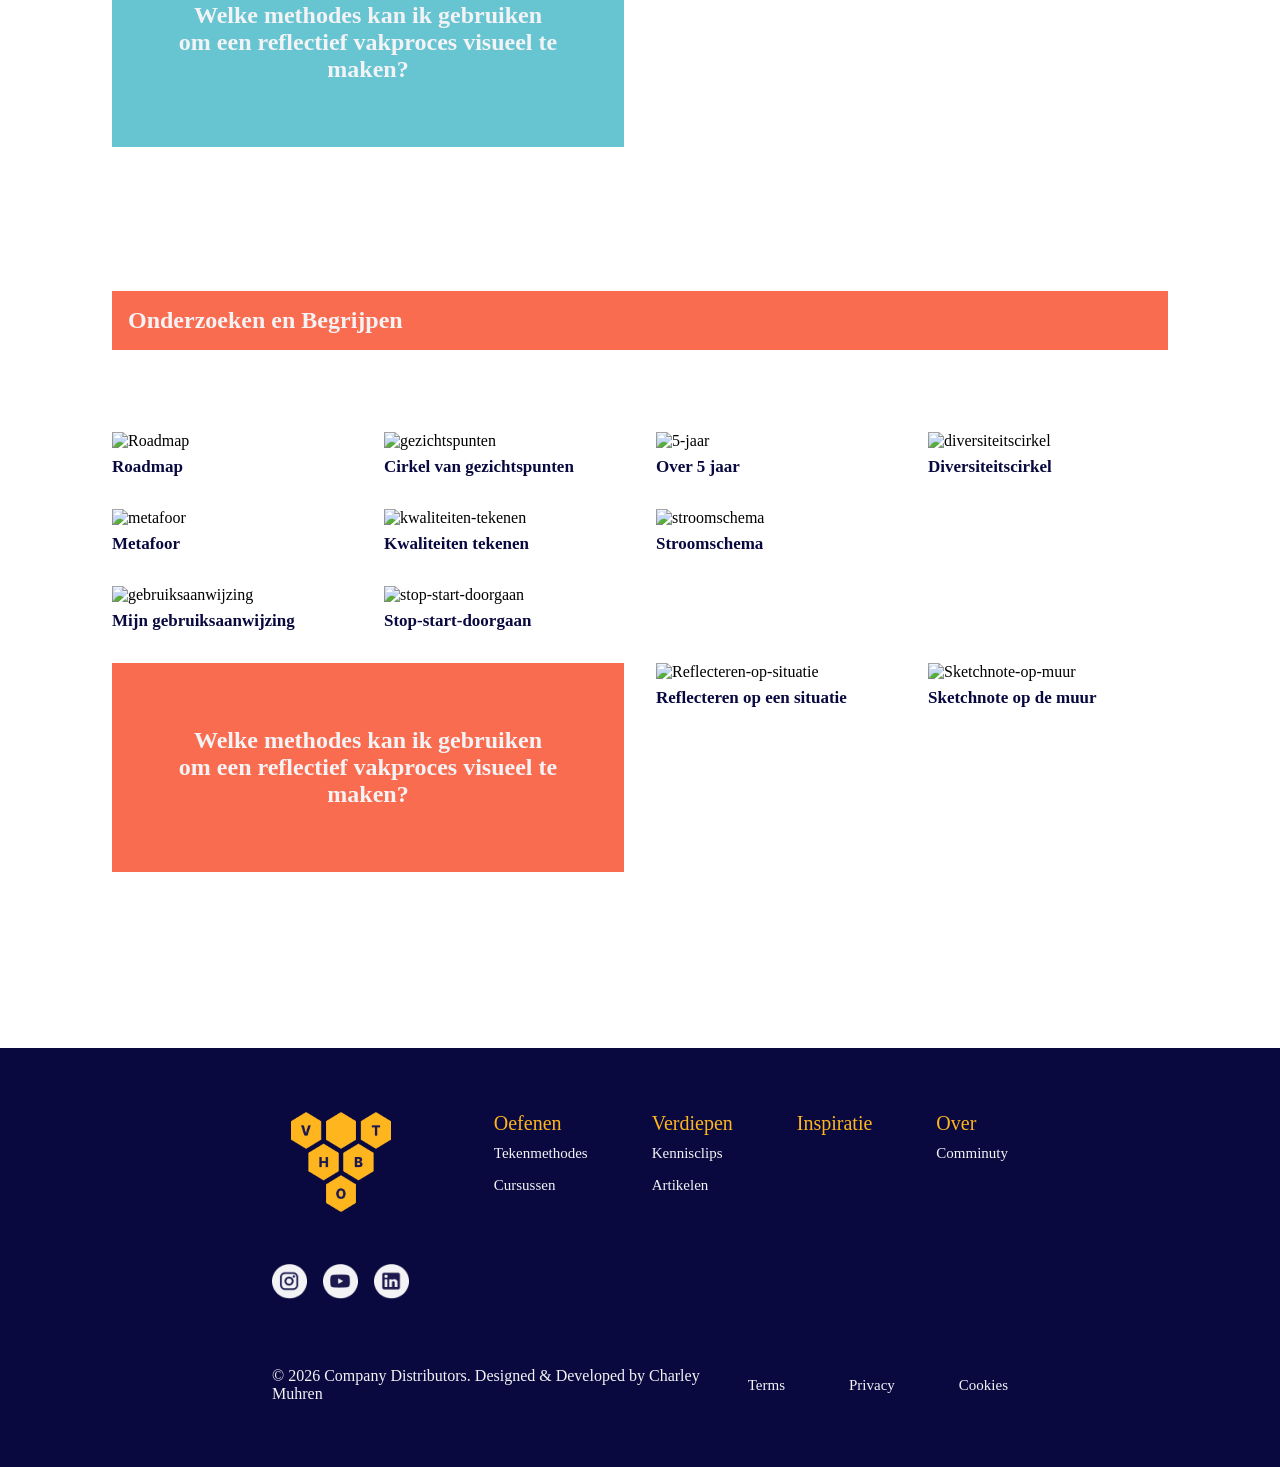
==== commit 58e31474: "added new images removed old ones" ====
--- a/pages/tekenMethodes/tekenMethodes.html
+++ b/pages/tekenMethodes/tekenMethodes.html
@@ -14,7 +14,7 @@
     <!-- HEADER -->
     <header class="flex padding2 justify-between alignItem-center hdr">
         <section class="flex justify-around gap2 alignItem-center">
-            <a href="/index.html">
+            <a href="../../index.html">
                 <img src="../../assets/Logo.png" alt="Logo Visual Thinking">
             </a>
             <nav>
@@ -67,7 +67,7 @@
         </section>
     </header>
     <!-- MAIN -->
-    <main class="flex-column padding3 main">
+    <main class="flex-column padding4 main">
         <section class="breadcrumbs">
             <nav>
                 <ul class="breadcrumb flex gap1 alignItem-center">
@@ -104,46 +104,46 @@
                 <div class="yellow padding1">
                     <img src="" alt="" class="icon2">
                 </div>
-                <a href="#">Leren over jezelf <br> en Reflecteren</a>
-            </article>
-            <article class="flex-column alignItem-center">
-                <div class="yellow padding1">
-                    <img src="" alt="" class="icon2">
-                </div>
-                <a href="#">Onderzoeken <br> en Begrijpen</a>
-            </article>
-            <article class="flex-column alignItem-center">
-                <div class="yellow padding1">
-                    <img src="" alt="" class="icon2">
-                </div>
-                <a href="#">Creatief denken</a>
-            </article>
-            <article class="flex-column alignItem-center">
-                <div class="yellow padding1">
-                    <img src="" alt="" class="icon2">
-                </div>
-                <a href="#">Organiseren en <br> Plannen</a>
-            </article>
-            <article class="flex-column alignItem-center">
-                <div class="yellow padding1">
-                    <img src="" alt="" class="icon2">
-                </div>
-                <a href="#">Communiceren en <br> Presenteren</a>
-            </article>
-            <article class="flex-column alignItem-center">
-                <div class="yellow padding1">
-                    <img src="" alt="" class="icon2">
-                </div>
-                <a href="#">Leren over <br> anderen</a>
-            </article>
-        </section>
-        <section class="leer-reflecteer-blue flex-column gap2">
+                <a href="#" class="blue-underline">Leren over jezelf <br> en Reflecteren</a>
+            </article>
+            <article class="flex-column alignItem-center">
+                <div class="yellow padding1">
+                    <img src="" alt="" class="icon2">
+                </div>
+                <a href="#" class="red-underline">Onderzoeken <br> en Begrijpen</a>
+            </article>
+            <article class="flex-column alignItem-center">
+                <div class="yellow padding1">
+                    <img src="" alt="" class="icon2">
+                </div>
+                <a href="#" class="purple-underline">Creatief denken</a>
+            </article>
+            <article class="flex-column alignItem-center">
+                <div class="yellow padding1">
+                    <img src="" alt="" class="icon2">
+                </div>
+                <a href="#" class="green-underline">Organiseren en <br> Plannen</a>
+            </article>
+            <article class="flex-column alignItem-center">
+                <div class="yellow padding1">
+                    <img src="" alt="" class="icon2">
+                </div>
+                <a href="#" class="burgandy-underline">Communiceren en <br> Presenteren</a>
+            </article>
+            <article class="flex-column alignItem-center">
+                <div class="yellow padding1">
+                    <img src="" alt="" class="icon2">
+                </div>
+                <a href="#" class="darkblue-underline">Leren over <br> anderen</a>
+            </article>
+        </section>
+        <section class="leer-reflecteer flex-column gap2">
             <div class="lightblue padding1">
                 <h2 class="white">Leren over jezelf en Reflecteren</h2>
             </div>
             <article class="flex-column gap2">
                 <div class="video-widget">
-                    <img src="../../assets/💓Youtube Widget by FeatPaper.png" alt="">
+                    <iframe width="100%" height="600" src="https://www.youtube.com/embed/UQa9sK42OOM?si=i2ohIZ9D7JKS34dD" title="YouTube video player" frameborder="0" allow="accelerometer; autoplay; clipboard-write; encrypted-media; gyroscope; picture-in-picture; web-share" referrerpolicy="strict-origin-when-cross-origin" allowfullscreen></iframe>                
                 </div>
                 <div class="grid gap2 sizing grid-template">
                     <div class="flex-column">
@@ -198,9 +198,9 @@
             </article>
         </section>
 
-        <section class="leer-reflecteer-red flex-column gap2">
+        <section class="onderzoek-begrijp flex-column gap2">
             <div class="red padding1">
-                <h2 class="white">Leren over jezelf en Reflecteren</h2>
+                <h2 class="white">Onderzoeken en Begrijpen</h2>
             </div>
             <article class="flex-column gap2">
                 <div class="video-widget">
@@ -264,7 +264,7 @@
         <section class="flex justify-between">
             <article class="flex-column alignItem-center gap3">
                 <div>
-                    <img src="../../assets/big-logo.png" alt="big-logo" width="100px" height="100px">
+                    <a href="../../index.html"><img src="../../assets/big-logo.png" alt="big-logo" width="100px" height="100px"></a>
                 </div>
                 <div class="flex gap1">
                     <a href="#">
--- a/pages/tekenMethodes/tekenMethodes.css
+++ b/pages/tekenMethodes/tekenMethodes.css
@@ -136,11 +136,11 @@
     grid-column: 1/3;
 }
 
-.leer-reflecteer-blue{
+.leer-reflecteer{
     margin-bottom: 7em;
 }
 
-.leer-reflecteer-red{
+.onderzoek-begrijp{
     margin-bottom: 7em;
 }
 
@@ -163,4 +163,30 @@
 
 .cpy-right{
     font-size: 15px;
+}
+
+/* Underlines */
+
+.blue-underline{
+    text-decoration: underline 2px solid #4FBBC2;
+}
+
+.red-underline{
+    text-decoration: underline 2px solid #F96C4F;
+}
+
+.purple-underline{
+    text-decoration: underline 2px solid #B48EBA;
+}
+
+.green-underline{
+    text-decoration: underline 2px solid #B0B64C;
+}
+
+.burgandy-underline{
+    text-decoration: underline 2px solid #BD364E;
+}
+
+.darkblue-underline{
+    text-decoration: underline 2px solid #2F739B;
 }
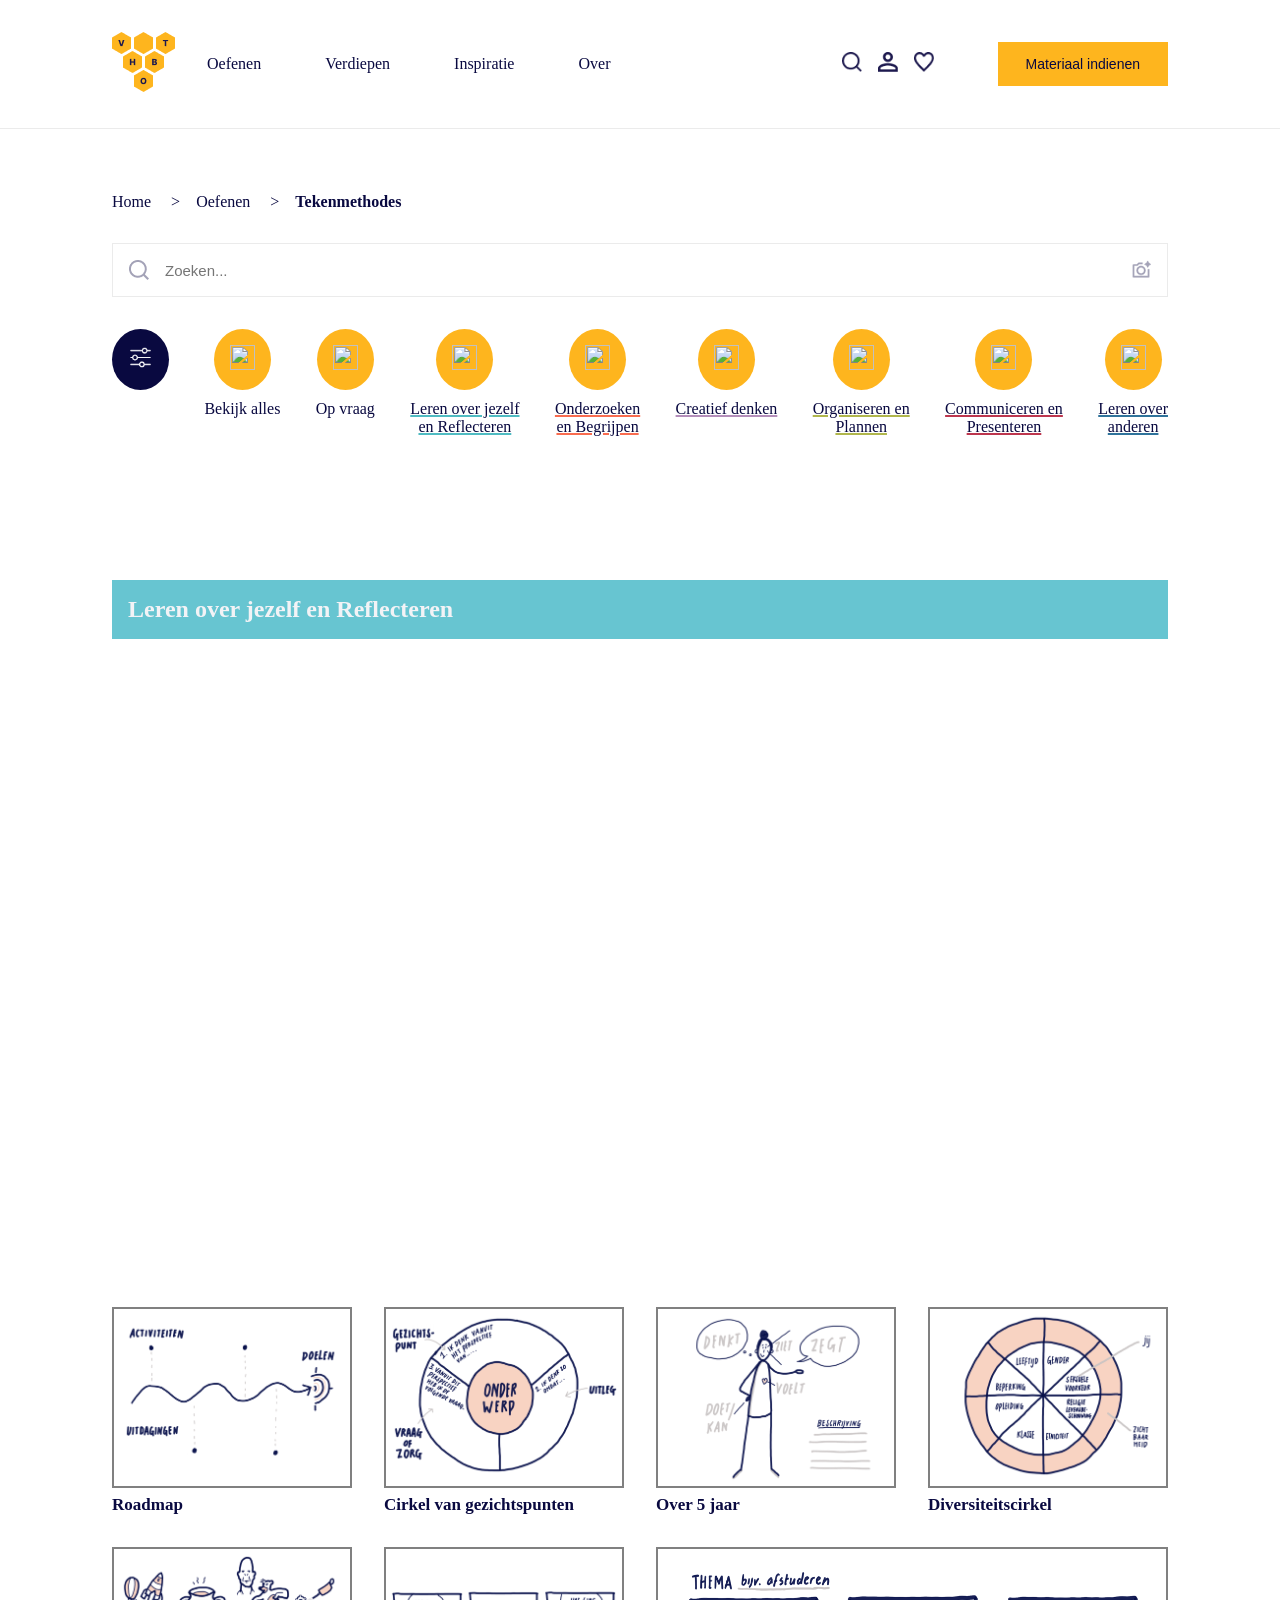
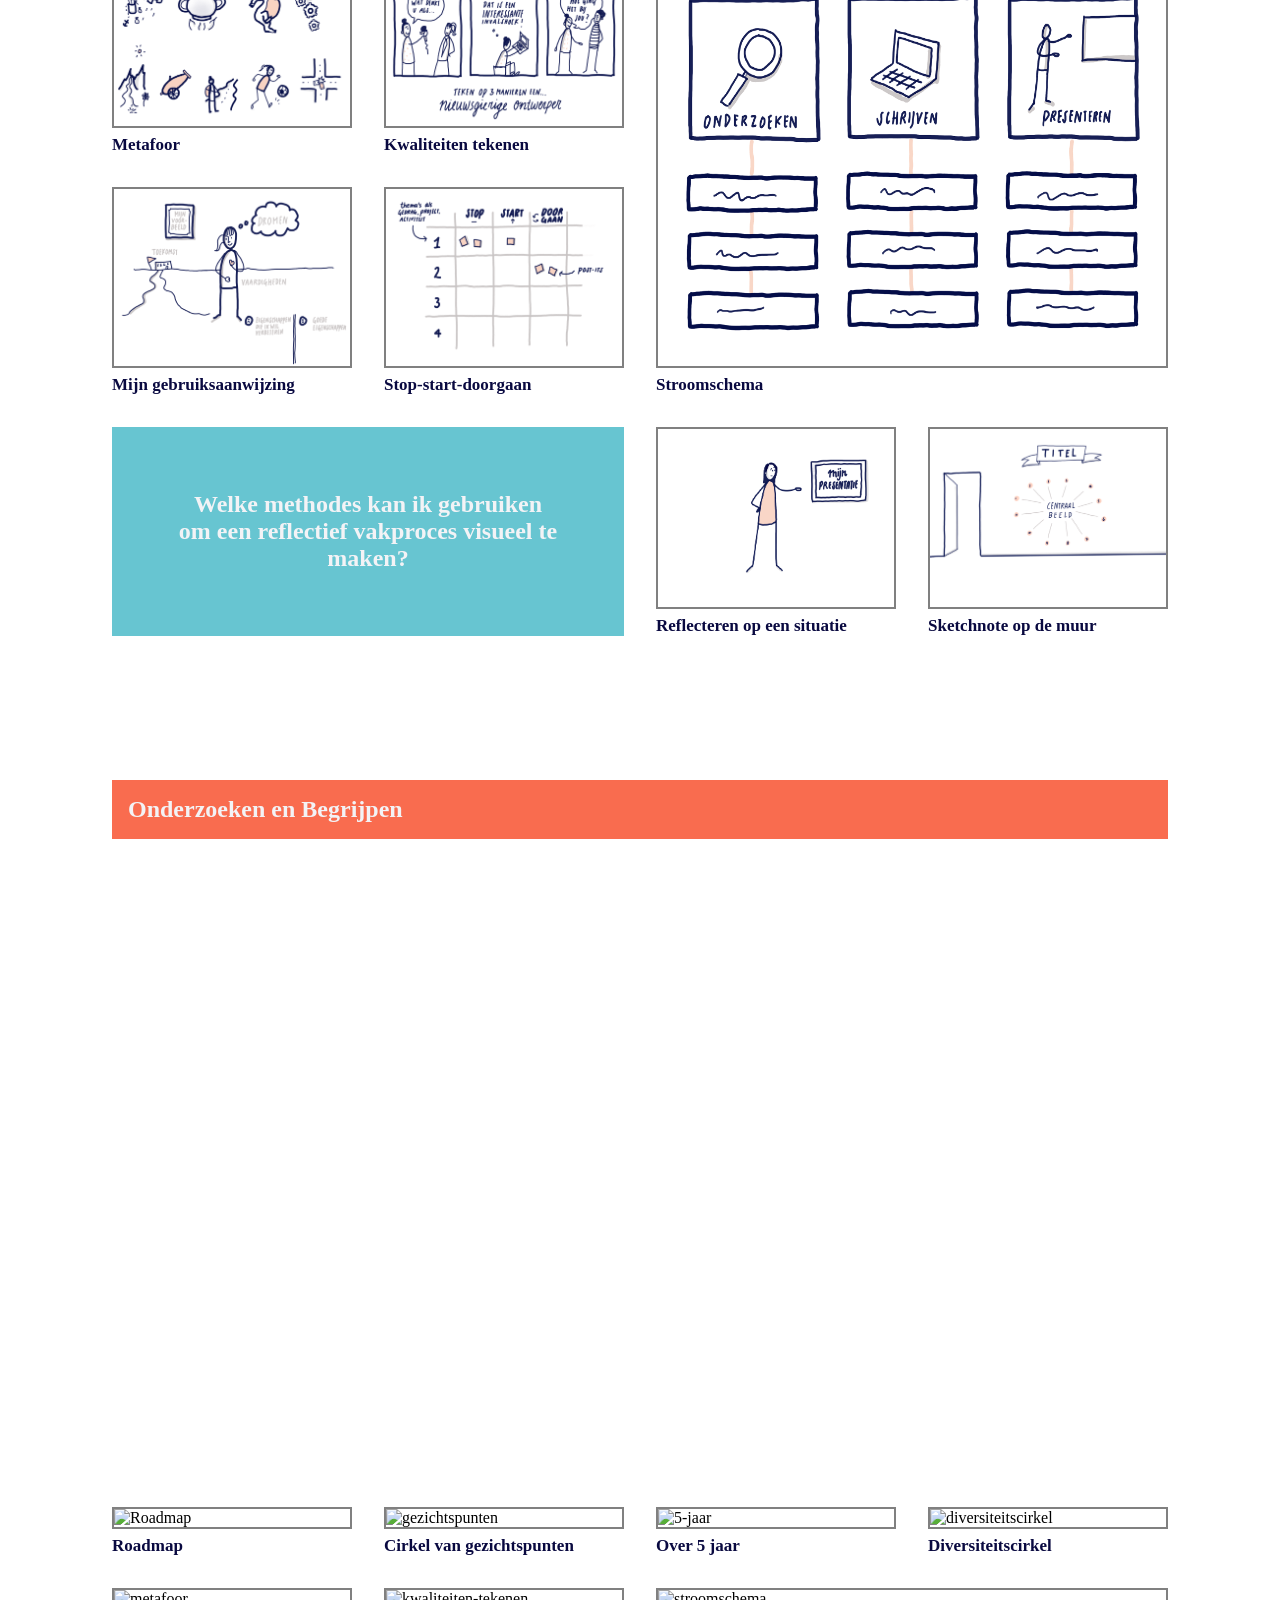
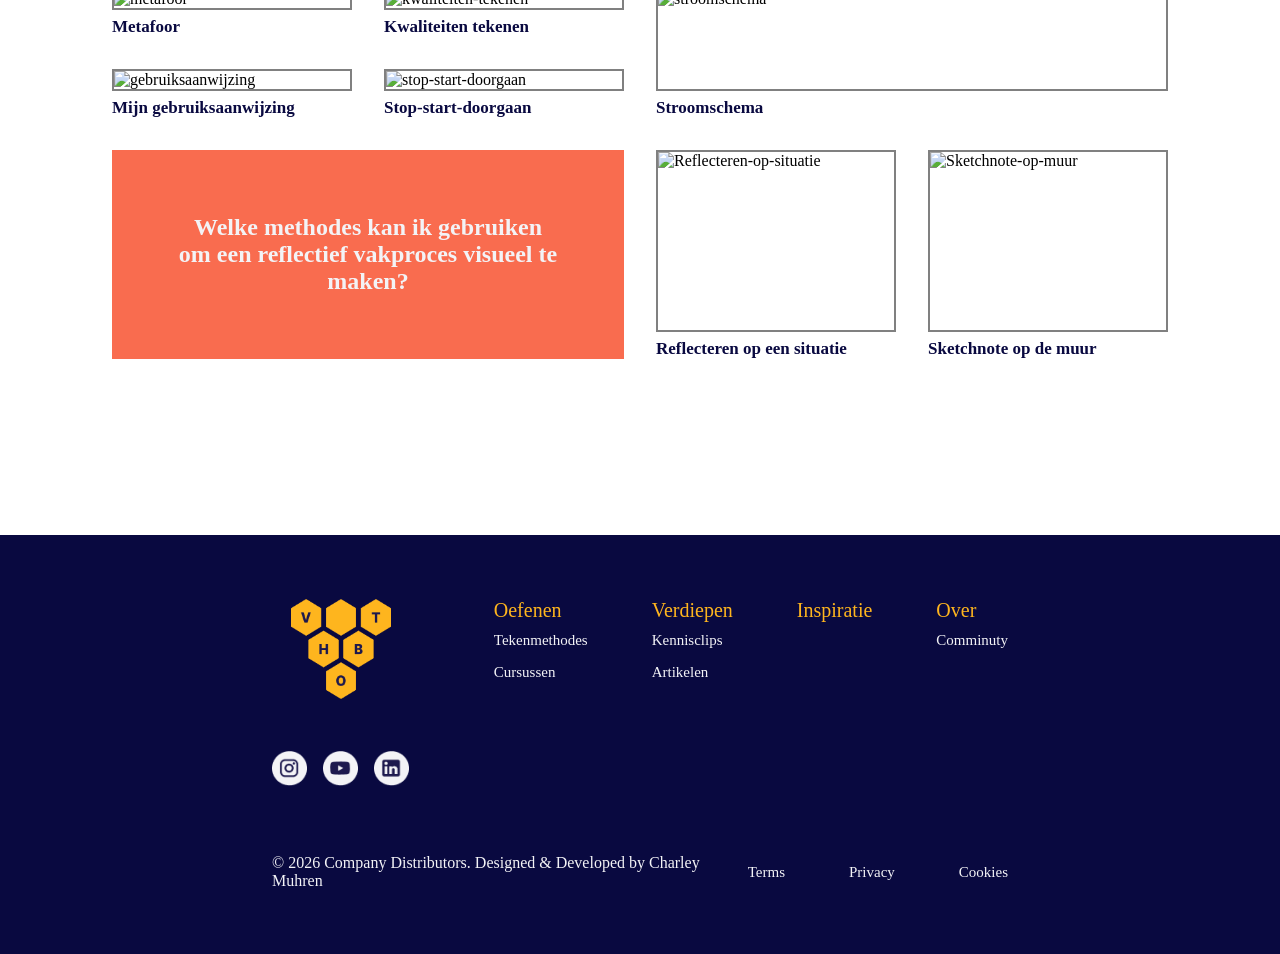
==== commit 11dd6e14: "Update tekenMethodes.html" ====
--- a/pages/tekenMethodes/tekenMethodes.html
+++ b/pages/tekenMethodes/tekenMethodes.html
@@ -204,7 +204,7 @@
             </div>
             <article class="flex-column gap2">
                 <div class="video-widget">
-                    <img src="../../assets/image-video-red.png" alt="">
+                    <iframe width="100%" height="600" src="https://www.youtube.com/embed/yr-rRMElLFg?si=c_Sk1_HFmOzVPrc5" title="YouTube video player" frameborder="0" allow="accelerometer; autoplay; clipboard-write; encrypted-media; gyroscope; picture-in-picture; web-share" referrerpolicy="strict-origin-when-cross-origin" allowfullscreen></iframe>
                 </div>
                 <div class="grid gap2 sizing grid-template">
                     <div class="flex-column">
--- a/pages/tekenMethodes/tekenMethodes.css
+++ b/pages/tekenMethodes/tekenMethodes.css
@@ -112,7 +112,9 @@
 
 .sizing > div > img{
     width: 100%;
+    height: 100%;
     margin-bottom: 7px;
+    border: 2px solid gray;
 }
 
 .sizing > div> a{
